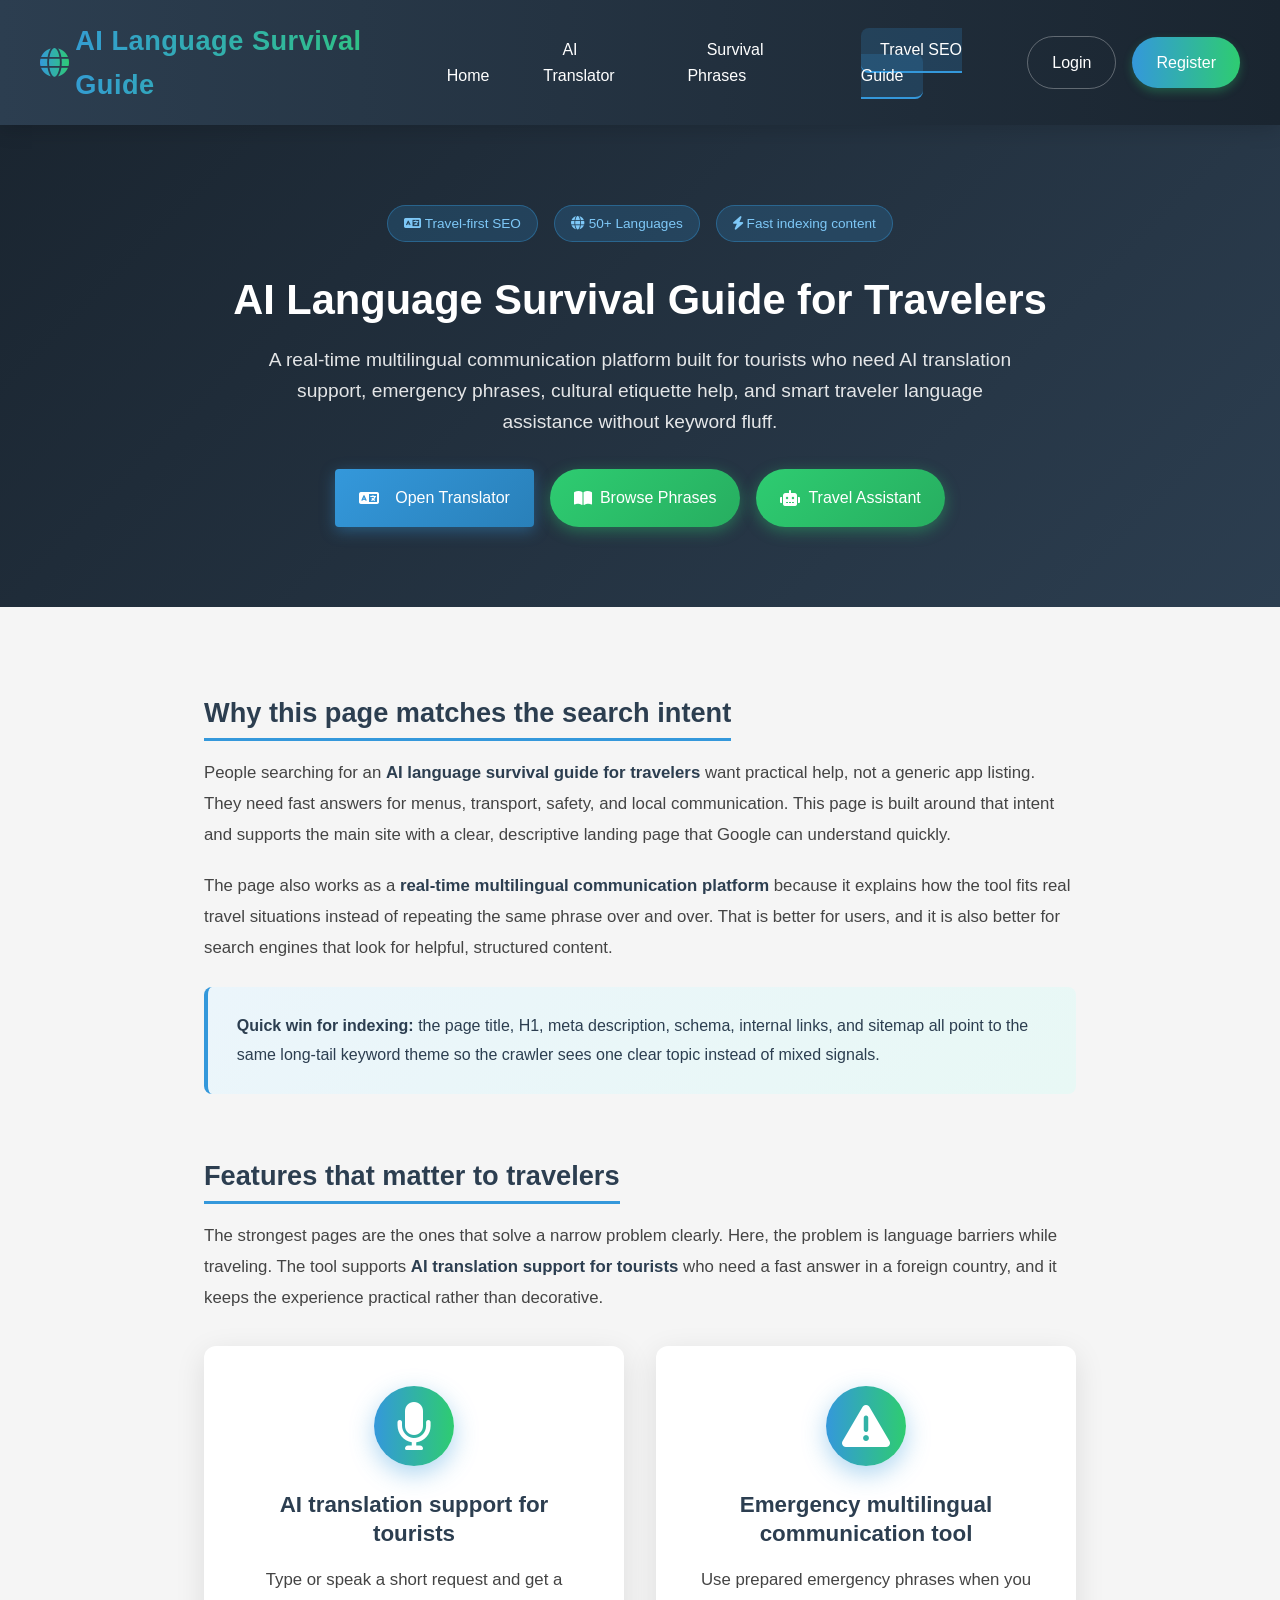
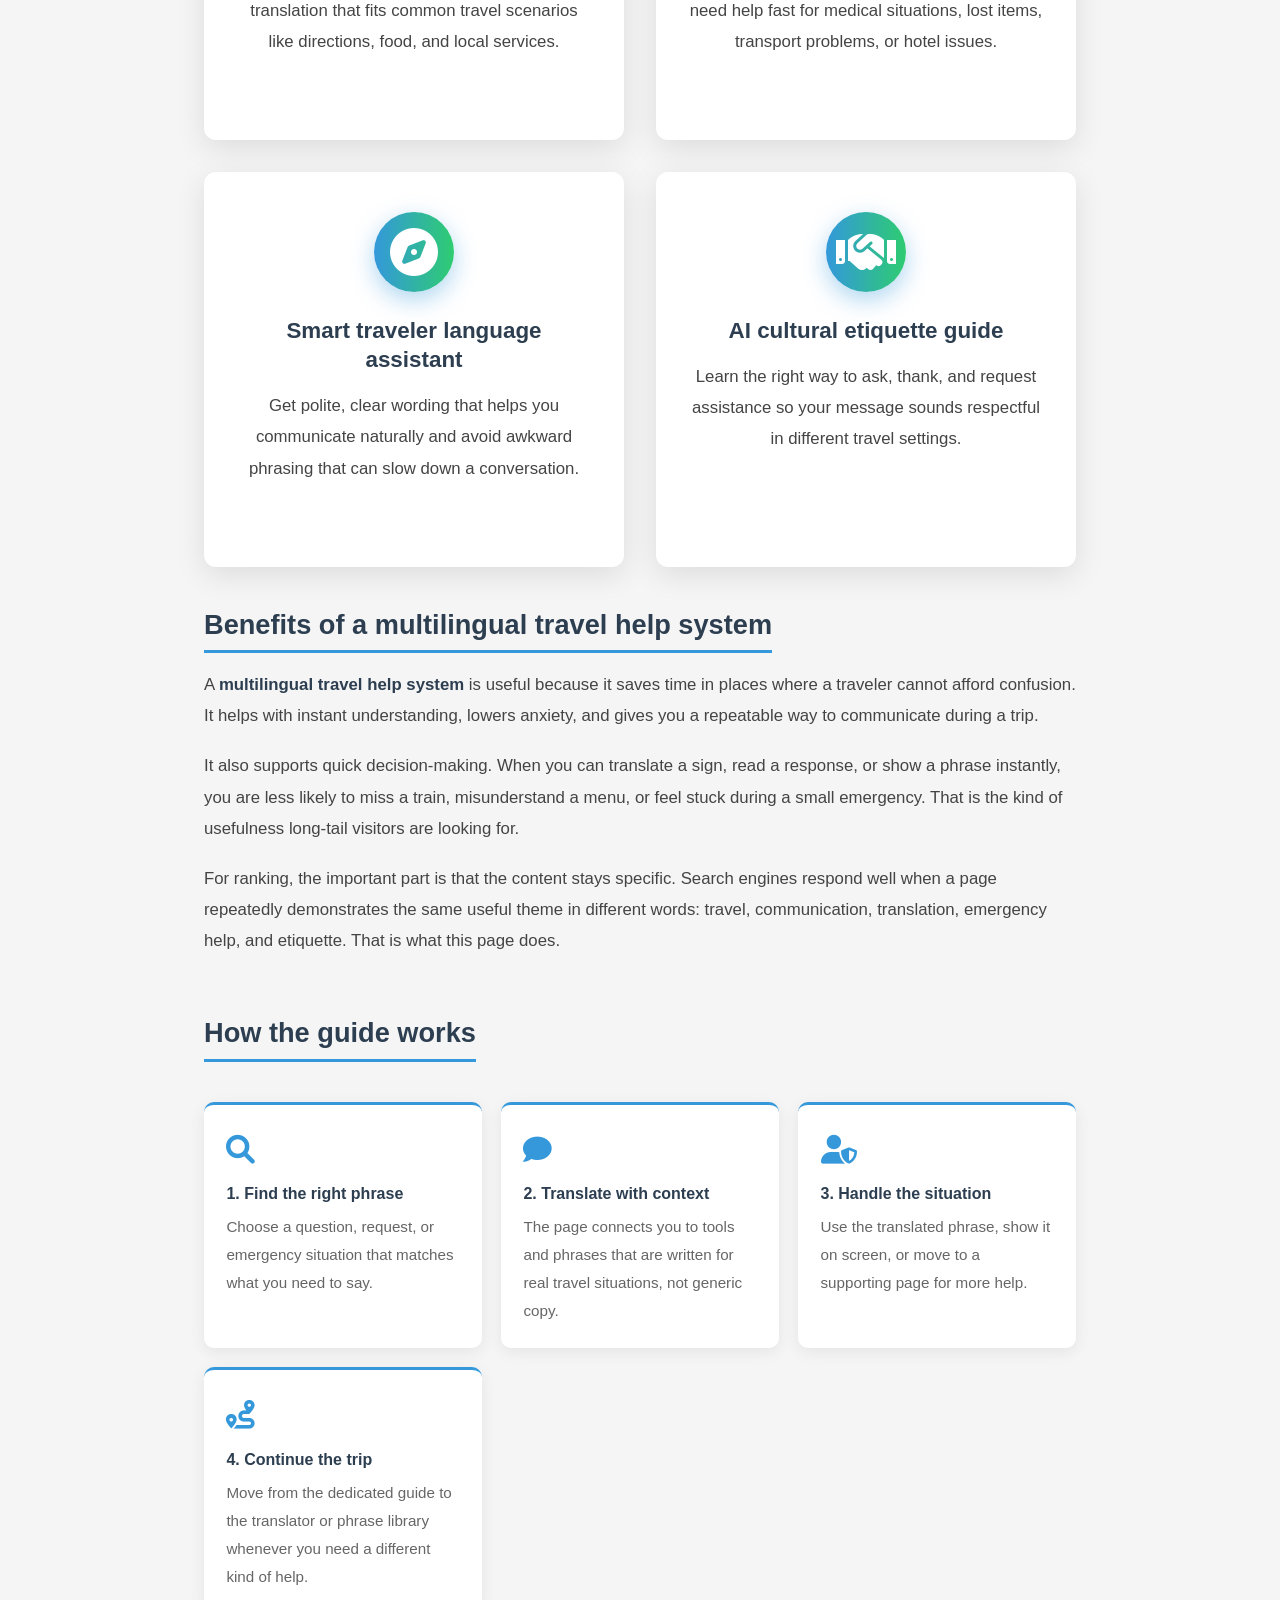
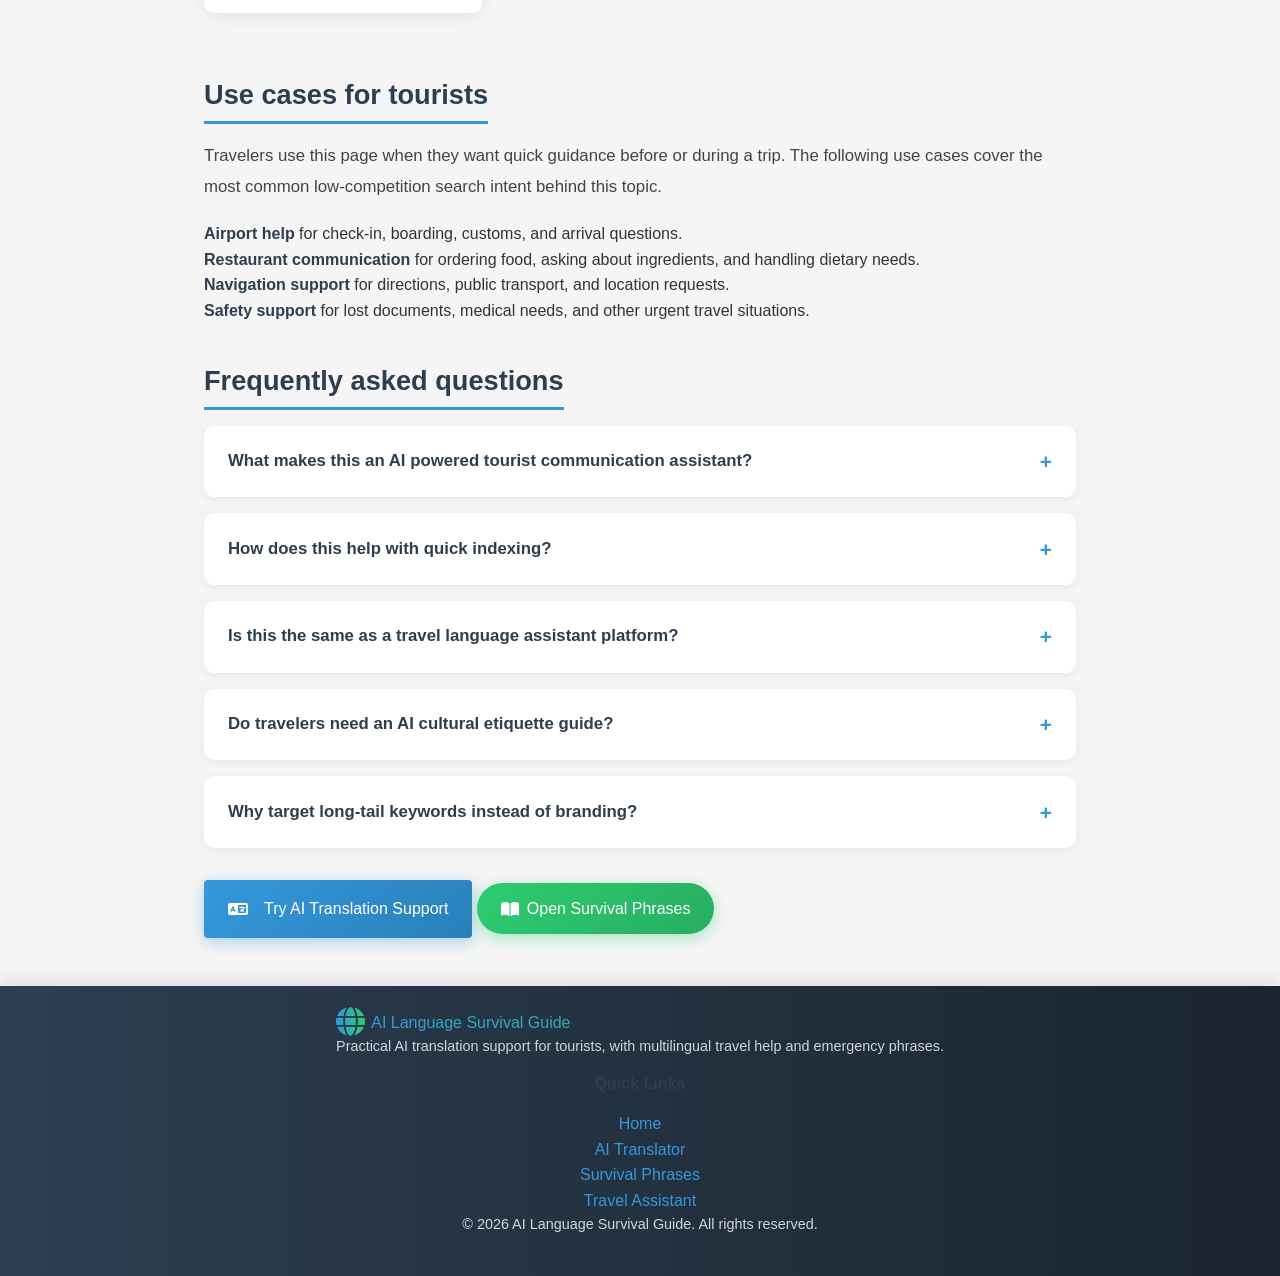
==== Frontend/ai-language-survival-guide-for-travelers.html @ cd5e66e8 "SEO: target long-tail keywords and add landing page" ====
<!DOCTYPE html>
<html lang="en">
<head>
  <meta charset="UTF-8">
  <meta name="viewport" content="width=device-width, initial-scale=1.0">
  <meta http-equiv="X-UA-Compatible" content="IE=edge">
  <title>AI Language Survival Guide for Travelers | Real-Time Multilingual Communication Platform</title>
  <meta name="description" content="AI language survival guide for travelers with AI translation support for tourists, emergency multilingual communication, cultural etiquette guidance, and smart traveler language assistant help.">
  <meta name="keywords" content="AI language survival guide for travelers, real time multilingual communication platform, AI translation support for tourists, emergency multilingual communication tool, AI cultural etiquette guide, smart traveler language assistant, multilingual travel help system, travel language assistant platform">
  <meta name="author" content="AI Language Survival Guide">
  <meta name="robots" content="index, follow, max-snippet:-1, max-image-preview:large, max-video-preview:-1">
  <meta name="theme-color" content="#1f6fb2">
  <meta name="google-site-verification" content="H_hIj8p179dljaLq7hhqFle3psw3gacxvrb0k680Aug">
  <link rel="canonical" href="https://ai-language-survival.vercel.app/ai-language-survival-guide-for-travelers">
  <meta property="og:type" content="website">
  <meta property="og:url" content="https://ai-language-survival.vercel.app/ai-language-survival-guide-for-travelers">
  <meta property="og:title" content="AI Language Survival Guide for Travelers | Real-Time Multilingual Communication Platform">
  <meta property="og:description" content="Practical AI translation support for tourists, emergency multilingual communication, and cultural etiquette help for travelers abroad.">
  <meta property="og:image" content="https://ai-language-survival.vercel.app/og-image.png">
  <meta property="og:site_name" content="AI Language Survival Guide">
  <meta property="og:locale" content="en_US">
  <meta name="twitter:card" content="summary_large_image">
  <meta name="twitter:title" content="AI Language Survival Guide for Travelers">
  <meta name="twitter:description" content="Real-time multilingual communication platform with AI translation support for tourists.">
  <meta name="twitter:image" content="https://ai-language-survival.vercel.app/og-image.png">
  <script type="application/ld+json">
  {
    "@context": "https://schema.org",
    "@type": "WebPage",
    "name": "AI Language Survival Guide for Travelers",
    "url": "https://ai-language-survival.vercel.app/ai-language-survival-guide-for-travelers",
    "description": "AI language survival guide for travelers with AI translation support for tourists, emergency multilingual communication, cultural etiquette guidance, and smart traveler language assistant help."
  }
  </script>
  <script type="application/ld+json">
  {
    "@context": "https://schema.org",
    "@type": "BreadcrumbList",
    "itemListElement": [
      {
        "@type": "ListItem",
        "position": 1,
        "name": "Home",
        "item": "https://ai-language-survival.vercel.app/"
      },
      {
        "@type": "ListItem",
        "position": 2,
        "name": "AI Language Survival Guide for Travelers",
        "item": "https://ai-language-survival.vercel.app/ai-language-survival-guide-for-travelers"
      }
    ]
  }
  </script>
  <script type="application/ld+json">
  {
    "@context": "https://schema.org",
    "@type": "FAQPage",
    "mainEntity": [
      {
        "@type": "Question",
        "name": "What is an AI language survival guide for travelers?",
        "acceptedAnswer": {
          "@type": "Answer",
          "text": "An AI language survival guide for travelers is a practical tool that helps tourists communicate quickly across language barriers. It combines translation support, emergency phrases, and cultural etiquette guidance so travelers can handle real situations like ordering food, asking for directions, or requesting help in another country."
        }
      },
      {
        "@type": "Question",
        "name": "How is this a real-time multilingual communication platform?",
        "acceptedAnswer": {
          "@type": "Answer",
          "text": "This page supports a real-time multilingual communication platform because it connects travelers to instant translation, phrase help, and practical travel content without making them search through multiple tools. The goal is to reduce confusion and speed up communication in common travel situations."
        }
      },
      {
        "@type": "Question",
        "name": "Can AI translation support help tourists quickly?",
        "acceptedAnswer": {
          "@type": "Answer",
          "text": "Yes. AI translation support for tourists is useful when you need to respond fast at a hotel desk, on public transport, in a shop, or during an emergency. The content here is written to help travelers move from problem to action as quickly as possible."
        }
      },
      {
        "@type": "Question",
        "name": "Does this guide help with cultural etiquette?",
        "acceptedAnswer": {
          "@type": "Answer",
          "text": "Yes. The guide includes simple, respectful phrasing and examples that function like an AI cultural etiquette guide. That matters because language is only part of the problem while traveling; polite tone and context can improve the response you get from locals and service staff."
        }
      }
    ]
  }
  </script>
  <link rel="preconnect" href="https://fonts.googleapis.com">
  <link rel="preconnect" href="https://fonts.gstatic.com" crossorigin>
  <link href="https://fonts.googleapis.com/css2?family=Inter:wght@400;500;600;700&display=swap" rel="stylesheet">
  <link rel="stylesheet" href="styles.css">
  <link rel="stylesheet" href="https://cdnjs.cloudflare.com/ajax/libs/font-awesome/6.0.0/css/all.min.css">
  <script src="script.js?v=20260516-3" defer></script>
  <style>
    .landing-hero{background:linear-gradient(135deg,#1a2530,#2c3e50);color:#fff;padding:5rem 2rem;text-align:center}
    .landing-hero h1{font-size:2.6rem;font-weight:700;color:#fff;margin-bottom:1.2rem;line-height:1.25}
    .landing-hero .subtitle{font-size:1.2rem;opacity:.88;max-width:760px;margin:0 auto 2rem}
    .landing-hero .cta-group{display:flex;gap:1rem;justify-content:center;flex-wrap:wrap;margin-top:2rem}
    .badge-row{display:flex;gap:1rem;justify-content:center;flex-wrap:wrap;margin-bottom:2rem}
    .badge{background:rgba(52,152,219,.2);border:1px solid rgba(52,152,219,.4);color:#7ec8f7;padding:.4rem 1rem;border-radius:20px;font-size:.85rem;font-weight:500}
    .content-section{max-width:920px;margin:0 auto;padding:3rem 1.5rem}
    .content-section h2{font-size:1.7rem;color:#2c3e50;margin:2.5rem 0 1rem;padding-bottom:.5rem;border-bottom:3px solid #3498db;display:inline-block}
    .content-section p{font-size:1.05rem;line-height:1.85;color:#444;margin-bottom:1.2rem}
    .content-section strong{color:#2c3e50}
    .highlight-box{background:linear-gradient(135deg,#ebf5fb,#e8f8f5);border-left:4px solid #3498db;border-radius:8px;padding:1.5rem 1.8rem;margin:1.5rem 0}
    .highlight-box p{margin:0;color:#2c3e50;font-size:1rem}
    .use-case-grid{display:grid;grid-template-columns:repeat(auto-fit,minmax(240px,1fr));gap:1.2rem;margin:1.5rem 0}
    .use-case-card{background:#fff;border-radius:10px;padding:1.4rem;box-shadow:0 4px 16px rgba(0,0,0,.07);border-top:3px solid #3498db}
    .use-case-card .icon{font-size:1.8rem;margin-bottom:.7rem;color:#3498db}
    .use-case-card h3{font-size:1rem;margin-bottom:.5rem;color:#2c3e50}
    .use-case-card p{font-size:.95rem;color:#666;margin:0}
    .faq-section{background:#f8f9fa;padding:3rem 1.5rem}
    .faq-container{max-width:920px;margin:0 auto}
    .faq-container h2{font-size:1.8rem;color:#2c3e50;margin-bottom:2rem;text-align:center}
    details.faq{background:#fff;border-radius:10px;margin-bottom:1rem;box-shadow:0 2px 10px rgba(0,0,0,.06);overflow:hidden}
    details.faq summary{padding:1.2rem 1.5rem;font-weight:600;cursor:pointer;color:#2c3e50;font-size:1.05rem;list-style:none;display:flex;justify-content:space-between;align-items:center}
    details.faq summary::-webkit-details-marker{display:none}
    details.faq summary::after{content:'+';font-size:1.3rem;color:#3498db;transition:.3s}
    details.faq[open] summary::after{content:'−'}
    details.faq .faq-body{padding:0 1.5rem 1.4rem;color:#555;line-height:1.8;font-size:1rem}
    @media(max-width:600px){.landing-hero h1{font-size:1.9rem}.content-section h2{font-size:1.4rem}.use-case-grid{grid-template-columns:1fr}}
  </style>
</head>
<body>
  <header>
    <div class="logo">
      <a href="index.html" aria-label="AI Language Survival Guide Home">
        <span class="logo-text">AI Language Survival Guide</span>
      </a>
    </div>
    <nav aria-label="Main navigation">
      <ul>
        <li><a href="index.html">Home</a></li>
        <li><a href="chat.html">AI Translator</a></li>
        <li><a href="phrases.html">Survival Phrases</a></li>
        <li><a href="ai-language-survival-guide-for-travelers" class="active" aria-current="page">Travel SEO Guide</a></li>
      </ul>
    </nav>
    <div class="auth-section">
      <a href="login.html" id="login-btn">Login</a>
      <a href="register.html" id="register-btn">Register</a>
    </div>
  </header>

  <main>
    <section class="landing-hero" aria-label="AI language survival guide hero">
      <div class="badge-row">
        <span class="badge"><i class="fas fa-language" aria-hidden="true"></i> Travel-first SEO</span>
        <span class="badge"><i class="fas fa-globe" aria-hidden="true"></i> 50+ Languages</span>
        <span class="badge"><i class="fas fa-bolt" aria-hidden="true"></i> Fast indexing content</span>
      </div>
      <h1>AI Language Survival Guide for Travelers</h1>
      <p class="subtitle">A real-time multilingual communication platform built for tourists who need AI translation support, emergency phrases, cultural etiquette help, and smart traveler language assistance without keyword fluff.</p>
      <div class="cta-group">
        <a href="chat.html" class="btn btn-primary"><i class="fas fa-language" aria-hidden="true"></i> Open Translator</a>
        <a href="phrases.html" class="btn btn-secondary"><i class="fas fa-book-open" aria-hidden="true"></i> Browse Phrases</a>
        <a href="ai-travel-survival-assistant.html" class="btn btn-secondary"><i class="fas fa-robot" aria-hidden="true"></i> Travel Assistant</a>
      </div>
    </section>

    <article class="content-section" aria-label="Travel SEO guide content">
      <h2>Why this page matches the search intent</h2>
      <p>People searching for an <strong>AI language survival guide for travelers</strong> want practical help, not a generic app listing. They need fast answers for menus, transport, safety, and local communication. This page is built around that intent and supports the main site with a clear, descriptive landing page that Google can understand quickly.</p>
      <p>The page also works as a <strong>real-time multilingual communication platform</strong> because it explains how the tool fits real travel situations instead of repeating the same phrase over and over. That is better for users, and it is also better for search engines that look for helpful, structured content.</p>

      <div class="highlight-box">
        <p><strong>Quick win for indexing:</strong> the page title, H1, meta description, schema, internal links, and sitemap all point to the same long-tail keyword theme so the crawler sees one clear topic instead of mixed signals.</p>
      </div>

      <h2>Features that matter to travelers</h2>
      <p>The strongest pages are the ones that solve a narrow problem clearly. Here, the problem is language barriers while traveling. The tool supports <strong>AI translation support for tourists</strong> who need a fast answer in a foreign country, and it keeps the experience practical rather than decorative.</p>
      <div class="feature-cards">
        <article class="feature-card card">
          <div class="feature-icon" aria-hidden="true"><i class="fas fa-microphone"></i></div>
          <h3>AI translation support for tourists</h3>
          <p>Type or speak a short request and get a translation that fits common travel scenarios like directions, food, and local services.</p>
        </article>
        <article class="feature-card card">
          <div class="feature-icon" aria-hidden="true"><i class="fas fa-exclamation-triangle"></i></div>
          <h3>Emergency multilingual communication tool</h3>
          <p>Use prepared emergency phrases when you need help fast for medical situations, lost items, transport problems, or hotel issues.</p>
        </article>
        <article class="feature-card card">
          <div class="feature-icon" aria-hidden="true"><i class="fas fa-compass"></i></div>
          <h3>Smart traveler language assistant</h3>
          <p>Get polite, clear wording that helps you communicate naturally and avoid awkward phrasing that can slow down a conversation.</p>
        </article>
        <article class="feature-card card">
          <div class="feature-icon" aria-hidden="true"><i class="fas fa-handshake"></i></div>
          <h3>AI cultural etiquette guide</h3>
          <p>Learn the right way to ask, thank, and request assistance so your message sounds respectful in different travel settings.</p>
        </article>
      </div>

      <h2>Benefits of a multilingual travel help system</h2>
      <p>A <strong>multilingual travel help system</strong> is useful because it saves time in places where a traveler cannot afford confusion. It helps with instant understanding, lowers anxiety, and gives you a repeatable way to communicate during a trip.</p>
      <p>It also supports quick decision-making. When you can translate a sign, read a response, or show a phrase instantly, you are less likely to miss a train, misunderstand a menu, or feel stuck during a small emergency. That is the kind of usefulness long-tail visitors are looking for.</p>
      <p>For ranking, the important part is that the content stays specific. Search engines respond well when a page repeatedly demonstrates the same useful theme in different words: travel, communication, translation, emergency help, and etiquette. That is what this page does.</p>

      <h2>How the guide works</h2>
      <div class="use-case-grid">
        <div class="use-case-card">
          <div class="icon"><i class="fas fa-search" aria-hidden="true"></i></div>
          <h3>1. Find the right phrase</h3>
          <p>Choose a question, request, or emergency situation that matches what you need to say.</p>
        </div>
        <div class="use-case-card">
          <div class="icon"><i class="fas fa-comment" aria-hidden="true"></i></div>
          <h3>2. Translate with context</h3>
          <p>The page connects you to tools and phrases that are written for real travel situations, not generic copy.</p>
        </div>
        <div class="use-case-card">
          <div class="icon"><i class="fas fa-user-shield" aria-hidden="true"></i></div>
          <h3>3. Handle the situation</h3>
          <p>Use the translated phrase, show it on screen, or move to a supporting page for more help.</p>
        </div>
        <div class="use-case-card">
          <div class="icon"><i class="fas fa-route" aria-hidden="true"></i></div>
          <h3>4. Continue the trip</h3>
          <p>Move from the dedicated guide to the translator or phrase library whenever you need a different kind of help.</p>
        </div>
      </div>

      <h2>Use cases for tourists</h2>
      <p>Travelers use this page when they want quick guidance before or during a trip. The following use cases cover the most common low-competition search intent behind this topic.</p>
      <ul class="seo-list">
        <li><strong>Airport help</strong> for check-in, boarding, customs, and arrival questions.</li>
        <li><strong>Restaurant communication</strong> for ordering food, asking about ingredients, and handling dietary needs.</li>
        <li><strong>Navigation support</strong> for directions, public transport, and location requests.</li>
        <li><strong>Safety support</strong> for lost documents, medical needs, and other urgent travel situations.</li>
      </ul>

      <h2>Frequently asked questions</h2>
      <details class="faq"><summary>What makes this an AI powered tourist communication assistant?</summary><div class="faq-body">It focuses on traveler problems first. Instead of only translating isolated words, it groups content around real travel tasks like directions, emergencies, food, and respectful communication, which is why it behaves like an AI powered tourist communication assistant rather than a generic phrase list.</div></details>
      <details class="faq"><summary>How does this help with quick indexing?</summary><div class="faq-body">Fast indexing usually improves when a page has one clear topic, clean headings, a matching title, canonical tags, internal links, and a sitemap entry. This page uses all of those signals to help search engines understand the long-tail topic quickly.</div></details>
      <details class="faq"><summary>Is this the same as a travel language assistant platform?</summary><div class="faq-body">Yes. The page acts like a travel language assistant platform because it connects the translator, phrase library, and supporting content into one useful flow for travelers who need practical communication help.</div></details>
      <details class="faq"><summary>Do travelers need an AI cultural etiquette guide?</summary><div class="faq-body">Yes, because language is only part of the problem. A respectful greeting, a polite request, and the right tone can improve the response you get from locals and service staff, which is why etiquette support matters.</div></details>
      <details class="faq"><summary>Why target long-tail keywords instead of branding?</summary><div class="faq-body">Long-tail keywords usually have lower competition and clearer intent. That makes them a better match for a new or smaller site that wants visibility in search results faster than broad brand-driven terms.</div></details>

      <div class="cta-group" style="margin-top:2rem;">
        <a href="chat.html" class="btn btn-primary"><i class="fas fa-language" aria-hidden="true"></i> Try AI Translation Support</a>
        <a href="phrases.html" class="btn btn-secondary"><i class="fas fa-book-open" aria-hidden="true"></i> Open Survival Phrases</a>
      </div>
    </article>
  </main>

  <footer>
    <div class="container">
      <div class="footer-content">
        <div class="footer-brand">
          <span class="logo-text">AI Language Survival Guide</span>
          <p>Practical AI translation support for tourists, with multilingual travel help and emergency phrases.</p>
        </div>
        <div class="footer-links">
          <h4>Quick Links</h4>
          <ul>
            <li><a href="index.html">Home</a></li>
            <li><a href="chat.html">AI Translator</a></li>
            <li><a href="phrases.html">Survival Phrases</a></li>
            <li><a href="ai-travel-survival-assistant.html">Travel Assistant</a></li>
          </ul>
        </div>
      </div>
      <div class="footer-bottom">
        <p>&copy; 2026 AI Language Survival Guide. All rights reserved.</p>
      </div>
    </div>
  </footer>
</body>
</html>
---- Frontend/styles.css ----
/* Document global styles for consistency */
:root {
    --primary-color: #3498db;
    --primary-dark: #2980b9;
    --secondary-color: #2ecc71;
    --secondary-dark: #27ae60;
    --dark-bg: #2c3e50;
    --darker-bg: #1a2530;
    --light-bg: #f5f7fa;
    --lighter-bg: #ffffff;
    --text-dark: #2c3e50;
    --text-light: #f0f0f0;
    --border-light: #eaeef2;
    --shadow-light: rgba(0, 0, 0, 0.1);
    --shadow-medium: rgba(0, 0, 0, 0.15);
    --shadow-dark: rgba(0, 0, 0, 0.3);
    --gradient-primary: linear-gradient(135deg, #3498db, #2980b9);
    --gradient-secondary: linear-gradient(135deg, #2ecc71, #27ae60);
    --gradient-accent: linear-gradient(to right, #3498db, #2ecc71);
    --transition-fast: all 0.2s ease;
    --transition-medium: all 0.3s ease;
}

* {
    margin: 0;
    padding: 0;
    box-sizing: border-box;
    font-family: 'Segoe UI', Tahoma, Geneva, Verdana, sans-serif;
}

body {
    min-height: 100vh;
    display: flex;
    flex-direction: column;
    background-color: var(--light-bg);
    color: var(--text-dark);
    line-height: 1.6;
}

main {
    flex: 1;
}

/* Typography enhancements */
h1, h2, h3, h4, h5, h6 {
    font-weight: 600;
    line-height: 1.3;
    margin-bottom: 1rem;
    color: var(--text-dark);
}

p {
    margin-bottom: 1rem;
}

/* Common component styles */
.card {
    background-color: var(--lighter-bg);
    border-radius: 12px;
    box-shadow: 0 8px 30px var(--shadow-light);
    padding: 2rem;
    margin-bottom: 1.5rem;
    transition: var(--transition-medium);
}

.card:hover {
    box-shadow: 0 10px 40px var(--shadow-medium);
    transform: translateY(-5px);
}

/* Enhanced button styles */
.btn {
    padding: 0.8rem 1.5rem;
    border-radius: 30px;
    cursor: pointer;
    font-weight: 500;
    transition: var(--transition-medium);
    border: none;
    display: inline-flex;
    align-items: center;
    justify-content: center;
    gap: 0.5rem;
}

.btn-primary {
    background: var(--gradient-primary);
    color: white;
    box-shadow: 0 4px 15px rgba(52, 152, 219, 0.4);
}

.btn-primary:hover {
    transform: translateY(-3px);
    box-shadow: 0 6px 20px rgba(52, 152, 219, 0.5);
}

.btn-secondary {
    background: var(--gradient-secondary);
    color: white;
    box-shadow: 0 4px 15px rgba(46, 204, 113, 0.4);
}

.btn-secondary:hover {
    transform: translateY(-3px);
    box-shadow: 0 6px 20px rgba(46, 204, 113, 0.5);
}

.btn-light {
    background-color: var(--light-bg);
    color: var(--text-dark);
    box-shadow: 0 2px 10px var(--shadow-light);
}

.btn-light:hover {
    background-color: var(--lighter-bg);
    box-shadow: 0 4px 15px var(--shadow-medium);
    transform: translateY(-2px);
}

/* Enhanced form elements */
input, select, textarea {
    padding: 0.8rem 1rem;
    border: 1px solid var(--border-light);
    border-radius: 8px;
    font-size: 1rem;
    background-color: var(--lighter-bg);
    color: var(--text-dark);
    transition: var(--transition-fast);
    outline: none;
    width: 100%;
}

input:focus, select:focus, textarea:focus {
    border-color: var(--primary-color);
    box-shadow: 0 0 0 3px rgba(52, 152, 219, 0.2);
}

select {
    appearance: none;
    background-image: url('data:image/svg+xml;utf8,<svg xmlns="http://www.w3.org/2000/svg" viewBox="0 0 24 24" fill="none" stroke="%232c3e50" stroke-width="2" stroke-linecap="round" stroke-linejoin="round"><polyline points="6 9 12 15 18 9"></polyline></svg>');
    background-repeat: no-repeat;
    background-position: right 1em center;
    background-size: 1em;
    padding-right: 2.5em;
}

label {
    font-weight: 500;
    margin-bottom: 0.5rem;
    display: block;
    color: var(--text-dark);
}

/* Home page specific enhancements */
.hero {
    position: relative;
    min-height: 450px;
    background: var(--gradient-primary);
    padding: 2rem;
    overflow: hidden;
}

.hero::before {
    content: '';
    position: absolute;
    top: 0;
    left: 0;
    width: 100%;
    height: 100%;
    background:
        radial-gradient(circle at 20% 20%, rgba(255, 255, 255, 0.12), transparent 28%),
        radial-gradient(circle at 80% 30%, rgba(46, 204, 113, 0.16), transparent 22%),
        linear-gradient(135deg, rgba(52, 152, 219, 0.85), rgba(26, 37, 48, 0.95));
    opacity: 1;
}

.hero-content {
    position: relative;
    z-index: 2;
    max-width: 1200px;
    margin: 0 auto;
    text-align: center;
    padding: 3rem 1rem;
    display: flex;
    flex-direction: column;
    align-items: center;
}

.hero-content .btn {
    margin-top: 50px;
}

.hero h1 {
    font-size: 2.5rem;
    color: white;
    margin-bottom: 1.5rem;
    font-weight: 700;
}

/* Section enhancements */
.section {
    padding: 4rem 2rem;
}

.section-title {
    text-align: center;
    margin-bottom: 3rem;
    position: relative;
}

.section-title::after {
    content: '';
    position: absolute;
    bottom: -0.75rem;
    left: 50%;
    transform: translateX(-50%);
    width: 80px;
    height: 4px;
    background: var(--gradient-accent);
    border-radius: 2px;
}

/* Dark mode refinements */
body.dark-mode {
    background-color: #1a1a2e;
    color: var(--text-light);
}

body.dark-mode .card {
    background-color: #0f3460;
    box-shadow: 0 8px 30px rgba(0, 0, 0, 0.3);
}

body.dark-mode h1, 
body.dark-mode h2, 
body.dark-mode h3, 
body.dark-mode h4, 
body.dark-mode h5, 
body.dark-mode h6,
body.dark-mode label {
    color: var(--text-light);
}

body.dark-mode input, 
body.dark-mode select, 
body.dark-mode textarea {
    background-color: #16213e;
    color: var(--text-light);
    border-color: #1a1a2e;
}

body.dark-mode .btn-light {
    background-color: #16213e;
    color: var(--text-light);
}

body.dark-mode .btn-light:hover {
    background-color: #0f3460;
}

/* Animated page transitions */
.page-transition {
    animation: fadeIn 0.5s ease-in-out;
}

@keyframes fadeIn {
    from { opacity: 0; transform: translateY(20px); }
    to { opacity: 1; transform: translateY(0); }
}

/* Mobile optimizations */
@media (max-width: 576px) {
    .section {
        padding: 2rem 1rem;
    }
    
    .hero h1 {
        font-size: 1.8rem;
    }
    
    .card {
        padding: 1.5rem;
    }
}

/* Translator enhancements */
.translator-container {
    animation: fadeIn 0.5s ease-in-out;
}

.translation-input textarea, .translation-output {
    transition: var(--transition-medium);
}

/* Profile enhancements */
.profile-container {
    animation: fadeIn 0.5s ease-in-out;
}

/* Global loading spinner */
.loading-spinner {
    display: inline-block;
    width: 2rem;
    height: 2rem;
    border: 3px solid rgba(255, 255, 255, 0.3);
    border-radius: 50%;
    border-top-color: white;
    animation: spin 1s ease-in-out infinite;
}

@keyframes spin {
    to { transform: rotate(360deg); }
}

/* Base Styles */
* {
    margin: 0;
    padding: 0;
    box-sizing: border-box;
    font-family: 'Segoe UI', Tahoma, Geneva, Verdana, sans-serif;
}

body {
    background-color: #f5f5f5;
    color: #333;
    line-height: 1.6;
    min-height: 100vh;
    display: flex;
    flex-direction: column;
}

a {
    text-decoration: none;
    color: #3498db;
}

ul {
    list-style: none;
}

/* Header Styles */
header {
    background: linear-gradient(to right, #2c3e50, #1a2530);
    color: white;
    padding: 1.2rem 2.5rem;
    display: flex;
    justify-content: space-between;
    align-items: center;
    box-shadow: 0 4px 20px rgba(0, 0, 0, 0.15);
    position: relative;
}

.logo {
    font-size: 1.7rem;
    font-weight: bold;
    letter-spacing: 0.5px;
    display: flex;
    align-items: center;
}

.logo-text {
    display: flex;
    align-items: center;
    background: linear-gradient(to right, #3498db, #2ecc71);
    -webkit-background-clip: text;
    background-clip: text;
    -webkit-text-fill-color: transparent;
    position: relative;
    padding-left: 2.2rem;
}

.logo-text::before {
    content: '\f0ac';
    font-family: 'Font Awesome 6 Free';
    font-weight: 900;
    position: absolute;
    left: 0;
    font-size: 1.8rem;
    background: linear-gradient(to right, #3498db, #2ecc71);
    -webkit-background-clip: text;
    background-clip: text;
    -webkit-text-fill-color: transparent;
}

nav ul {
    display: flex;
    gap: 1rem;
}

nav ul li a {
    color: white;
    font-weight: 500;
    padding: 0.8rem 1.2rem;
    border-radius: 8px;
    transition: all 0.3s ease;
    position: relative;
    overflow: hidden;
}

nav ul li a::before {
    content: '';
    position: absolute;
    bottom: 0;
    left: 0;
    width: 100%;
    height: 2px;
    background-color: #3498db;
    transform: scaleX(0);
    transform-origin: right;
    transition: transform 0.3s ease;
}

nav ul li a:hover::before {
    transform: scaleX(1);
    transform-origin: left;
}

nav ul li a.active {
    background-color: rgba(52, 152, 219, 0.2);
    border-bottom: 2px solid #3498db;
}

.auth-section {
    display: flex;
    align-items: center;
    gap: 1rem;
}

.auth-section span {
    color: rgba(255, 255, 255, 0.9);
    font-weight: 500;
}

.auth-section a {
    color: white;
    padding: 0.8rem 1.5rem;
    border-radius: 30px;
    transition: all 0.3s ease;
    font-weight: 500;
}

#login-btn {
    background-color: transparent;
    border: 1px solid rgba(255, 255, 255, 0.3);
}

#login-btn:hover {
    background-color: rgba(255, 255, 255, 0.1);
    border-color: rgba(255, 255, 255, 0.5);
}

#register-btn {
    background: linear-gradient(to right, #3498db, #2ecc71);
    box-shadow: 0 4px 10px rgba(46, 204, 113, 0.3);
}

#register-btn:hover {
    transform: translateY(-2px);
    box-shadow: 0 6px 15px rgba(46, 204, 113, 0.4);
}

#logout-btn {
    background-color: rgba(255, 255, 255, 0.15);
    border: 1px solid rgba(255, 255, 255, 0.2);
}

#logout-btn:hover {
    background-color: rgba(231, 76, 60, 0.2);
    border-color: rgba(231, 76, 60, 0.4);
}

/* Footer styles */
footer {
    background: linear-gradient(to right, #2c3e50, #1a2530);
    color: rgba(255, 255, 255, 0.8);
    padding: 1.5rem 2.5rem;
    text-align: center;
    position: relative;
    box-shadow: 0 -4px 20px rgba(0, 0, 0, 0.1);
    display: flex;
    justify-content: space-between;
    align-items: center;
    flex-wrap: wrap;
}

footer p {
    font-size: 0.9rem;
}

.social-links {
    display: flex;
    gap: 1rem;
}

.social-icon {
    color: white;
    background-color: rgba(255, 255, 255, 0.1);
    width: 2.5rem;
    height: 2.5rem;
    border-radius: 50%;
    display: flex;
    align-items: center;
    justify-content: center;
    transition: all 0.3s ease;
}

.social-icon:hover {
    background-color: #3498db;
    transform: translateY(-3px);
    box-shadow: 0 5px 15px rgba(52, 152, 219, 0.4);
}

/* Mission Statement Section */
.mission-statement {
    background: linear-gradient(135deg, #2c3e50, #1a2530);
    color: white;
    padding: 80px 30px;
    text-align: center;
    border-radius: 20px;
    margin: 60px auto;
    width: 90%;
    max-width: 1200px;
    box-shadow: 0 20px 40px rgba(0, 0, 0, 0.2);
    display: block; /* Ensure it doesn't squash */
    clear: both;
}

.mission-statement .section-title {
    color: white;
    margin-bottom: 35px;
    font-size: 2.2rem;
}

.mission-statement .section-title::after {
    background: white;
}

.mission-text {
    font-size: 1.5rem;
    line-height: 1.9;
    max-width: 1000px;
    margin: 0 auto;
    font-weight: 300;
}

.mission-text strong {
    font-weight: 700;
    color: #3498db;
    background: rgba(255, 255, 255, 0.1);
    padding: 4px 10px;
    border-radius: 6px;
}

/* SEO Content Section */
.seo-content {
    background-color: #ffffff;
    padding: 80px 30px;
    border-radius: 20px;
    margin: 60px auto;
    width: 90%;
    max-width: 1200px;
    box-shadow: 0 10px 30px rgba(0, 0, 0, 0.05);
    display: block; /* Ensure it doesn't squash */
    clear: both;
}

.seo-content .section-title {
    font-size: 2rem;
    margin-bottom: 40px;
    color: #2c3e50;
}

.content-wrapper p {
    margin-bottom: 25px;
    line-height: 1.8;
    color: #444;
    font-size: 1.15rem;
    text-align: left;
}

.content-wrapper strong {
    color: #2c3e50;
    border-bottom: 2px solid #3498db;
    padding-bottom: 2px;
}

/* Features Section */
.features {
    padding: 4rem 2rem;
    background-color: white;
}

.features h2 {
    text-align: center;
    margin-bottom: 3rem;
    font-size: 2rem;
    color: #2c3e50;
}

.feature-cards {
    display: grid;
    grid-template-columns: repeat(auto-fit, minmax(300px, 1fr));
    gap: 2rem;
    margin-top: 2rem;
}

.feature-card {
    display: flex;
    flex-direction: column;
    align-items: center;
    text-align: center;
    padding: 2.5rem 2rem;
    height: 100%;
}

.feature-icon {
    font-size: 3rem;
    margin-bottom: 1.5rem;
    width: 80px;
    height: 80px;
    border-radius: 50%;
    display: flex;
    align-items: center;
    justify-content: center;
    background: var(--gradient-accent);
    color: white;
    box-shadow: 0 8px 25px rgba(52, 152, 219, 0.4);
}

.feature-card h3 {
    font-size: 1.4rem;
    margin-bottom: 1rem;
}

.feature-card p {
    flex-grow: 1;
    margin-bottom: 1.5rem;
    color: #666;
}

.feature-card .btn {
    margin-top: auto;
}

/* Dark mode adjustments for new components */
body.dark-mode .feature-card p {
    color: #ccc;
}

body.dark-mode .feature-icon {
    box-shadow: 0 8px 25px rgba(52, 152, 219, 0.6);
}

body.dark-mode .language.card {
    background-color: #0f3460;
}

body.dark-mode .language.card span {
    color: white;
}

/* Languages Section */
.languages {
    padding: 4rem 2rem;
    background-color: #f8f9fa;
}

.languages h2 {
    text-align: center;
    margin-bottom: 3rem;
    font-size: 2rem;
    color: #2c3e50;
}

.language-grid {
    display: grid;
    grid-template-columns: repeat(auto-fill, minmax(200px, 1fr));
    gap: 1.5rem;
    margin-top: 2rem;
}

.language.card {
    display: flex;
    flex-direction: column;
    align-items: center;
    justify-content: center;
    padding: 1.5rem;
    text-align: center;
    transition: all 0.3s ease;
    cursor: pointer;
}

.language.card i {
    font-size: 2rem;
    margin-bottom: 1rem;
    color: var(--primary-color);
    transition: all 0.3s ease;
}

.language.card span {
    font-weight: 500;
    font-size: 1.1rem;
}

.language.card:hover {
    transform: translateY(-10px);
    box-shadow: 0 12px 30px var(--shadow-medium);
}

.language.card:hover i {
    transform: scale(1.2);
    color: var(--secondary-color);
}

/* Auth Forms */
.auth-container {
    display: flex;
    justify-content: center;
    align-items: center;
    flex-grow: 1;
    padding: 2rem;
    background-color: #f8f9fa;
}

.auth-form-container {
    background-color: white;
    padding: 3rem;
    border-radius: 8px;
    box-shadow: 0 2px 15px rgba(0, 0, 0, 0.1);
    width: 100%;
    max-width: 500px;
    text-align: center;
}

.auth-form-container h1 {
    margin-bottom: 1rem;
    color: #2c3e50;
}

.auth-form-container p {
    margin-bottom: 2rem;
    color: #7f8c8d;
}

.auth-form {
    text-align: left;
}

.form-group {
    margin-bottom: 1.5rem;
}

.form-group input {
    width: 100%;
    padding: 1rem;
    border: 1px solid #ddd;
    border-radius: 4px;
    font-size: 1rem;
}

.btn-primary {
    background-color: #3498db;
    color: white;
    border: none;
    padding: 1rem 1.5rem;
    border-radius: 4px;
    cursor: pointer;
    font-size: 1rem;
    font-weight: 500;
    transition: background-color 0.3s ease;
}

.btn-primary:hover {
    background-color: #2980b9;
}

.btn-full {
    width: 100%;
}

.auth-redirect {
    margin-top: 2rem;
    color: #7f8c8d;
}

/* Social Login */
.social-login {
    margin-top: 2rem;
}

.or-divider {
    display: flex;
    align-items: center;
    text-align: center;
    margin: 1.5rem 0;
    color: #7f8c8d;
}

.or-divider::before,
.or-divider::after {
    content: '';
    flex: 1;
    border-bottom: 1px solid #ddd;
}

.or-divider span {
    padding: 0 1rem;
}

/* Old Google button styles */
.google-btn {
    display: flex;
    align-items: center;
    justify-content: center;
    gap: 0.8rem;
    width: 100%;
    padding: 0.8rem;
    border: 1px solid #ddd;
    border-radius: 4px;
    background-color: white;
    cursor: pointer;
    transition: background-color 0.3s ease;
    margin-bottom: 1rem;
}

.google-btn:hover {
    background-color: #f1f1f1;
}

.google-btn img {
    width: 20px;
    height: 20px;
}

.google-btn span {
    font-weight: 500;
}

/* New Google Sign-in Button */
.google-sign-in-wrapper {
    width: 100%;
    display: flex;
    justify-content: center;
}

.google-sign-in-btn {
    display: flex;
    align-items: center;
    justify-content: center;
    gap: 0.8rem;
    width: 100%;
    padding: 0.8rem;
    border: 1px solid #ddd;
    border-radius: 4px;
    background-color: white;
    cursor: pointer;
    transition: all 0.3s ease;
    box-shadow: 0 1px 3px rgba(0,0,0,0.1);
}

.google-sign-in-btn:hover {
    box-shadow: 0 2px 5px rgba(0,0,0,0.2);
}

.google-sign-in-btn img {
    width: 20px;
    height: 20px;
}

.google-sign-in-btn span {
    font-weight: 500;
}

/* Google Sign-in Modal */
.modal {
    display: none;
    position: fixed;
    top: 0;
    left: 0;
    width: 100%;
    height: 100%;
    background-color: rgba(0,0,0,0.5);
    z-index: 1000;
    align-items: center;
    justify-content: center;
}

.modal.active {
    display: flex;
}

.modal-content {
    background-color: white;
    width: 100%;
    max-width: 400px;
    border-radius: 8px;
    overflow: hidden;
    box-shadow: 0 5px 20px rgba(0,0,0,0.2);
}

.modal-header {
    padding: 1.5rem;
    text-align: center;
    border-bottom: 1px solid #eee;
}

.google-logo {
    width: 30px;
    height: 30px;
    margin-bottom: 0.5rem;
}

.modal-header h2 {
    font-size: 1.3rem;
    color: #2c3e50;
    margin-top: 0.5rem;
}

.modal-body {
    padding: 1.5rem;
}

.modal-body p {
    margin-bottom: 1.5rem;
    color: #7f8c8d;
    text-align: center;
}

.google-accounts {
    display: flex;
    flex-direction: column;
    gap: 1rem;
}

.google-account {
    display: flex;
    align-items: center;
    padding: 0.8rem;
    border-radius: 4px;
    cursor: pointer;
    transition: background-color 0.2s ease;
}

.google-account:hover {
    background-color: #f5f5f5;
}

.account-avatar {
    width: 40px;
    height: 40px;
    border-radius: 50%;
    margin-right: 1rem;
}

.account-info {
    display: flex;
    flex-direction: column;
}

.account-name {
    font-weight: 500;
    color: #2c3e50;
}

.account-email {
    font-size: 0.9rem;
    color: #7f8c8d;
}

.account-action {
    color: #3498db;
    font-weight: 500;
}

.add-account {
    margin-top: 0.5rem;
}

.add-account-icon {
    width: 40px;
    height: 40px;
    background-color: #f1f1f1;
    border-radius: 50%;
    display: flex;
    align-items: center;
    justify-content: center;
    font-size: 1.5rem;
    color: #7f8c8d;
    margin-right: 1rem;
}

.modal-footer {
    padding: 1rem;
    text-align: right;
    border-top: 1px solid #eee;
}

.modal-close-btn {
    padding: 0.5rem 1rem;
    background-color: transparent;
    border: none;
    color: #3498db;
    font-weight: 500;
    cursor: pointer;
    border-radius: 4px;
}

.modal-close-btn:hover {
    background-color: #f5f5f5;
}

/* Google Sign-In Button Styles */
.g_id_signin {
    display: flex !important;
    justify-content: center;
    margin: 0 auto;
    width: 100%;
}

.g_id_signin > div {
    width: 100% !important;
    max-width: 280px !important;
    margin: 0 auto !important;
}

/* Google Sign-In Button Wrapper */
#g_id_onload {
    width: 100%;
    display: block;
}

/* Chat Page */
.chat-container {
    display: flex;
    flex-grow: 1;
    background-color: #f8f9fa;
}

.chat-sidebar {
    width: 300px;
    background-color: white;
    padding: 1.5rem;
    box-shadow: 2px 0 5px rgba(0, 0, 0, 0.05);
}

.language-selector {
    margin-bottom: 2rem;
}

.language-from, .language-to {
    margin-bottom: 1rem;
}

.language-selector label {
    display: block;
    margin-bottom: 0.5rem;
    font-weight: 500;
}

.language-selector select {
    width: 100%;
    padding: 0.5rem;
    border: 1px solid #ddd;
    border-radius: 4px;
}

.swap-languages {
    text-align: center;
    margin: 0.5rem 0;
}

#swap-btn {
    background-color: #3498db;
    color: white;
    border: none;
    border-radius: 50%;
    width: 30px;
    height: 30px;
    cursor: pointer;
    display: inline-flex;
    justify-content: center;
    align-items: center;
}

.quick-phrases h3 {
    margin-bottom: 1rem;
    color: #2c3e50;
}

.phrase-btn {
    width: 100%;
    text-align: left;
    background-color: #f1f1f1;
    border: none;
    padding: 0.8rem;
    margin-bottom: 0.5rem;
    border-radius: 4px;
    cursor: pointer;
    transition: background-color 0.2s ease;
}

.phrase-btn:hover {
    background-color: #e1e1e1;
}

.chat-main {
    flex-grow: 1;
    display: flex;
    flex-direction: column;
    padding: 1.5rem;
}

.chat-messages {
    flex-grow: 1;
    overflow-y: auto;
    margin-bottom: 1.5rem;
    padding: 1rem;
    background-color: white;
    border-radius: 8px;
    box-shadow: 0 2px 8px rgba(0, 0, 0, 0.05);
}

.message {
    margin-bottom: 1.5rem;
    display: flex;
}

.user-message {
    justify-content: flex-end;
}

.message-content {
    max-width: 70%;
    padding: 1rem;
    border-radius: 8px;
    background-color: #3498db;
    color: white;
}

.user-message .message-content {
    background-color: #2ecc71;
}

.chat-input {
    display: flex;
    gap: 1rem;
}

.chat-input textarea {
    flex-grow: 1;
    padding: 1rem;
    border: 1px solid #ddd;
    border-radius: 8px;
    resize: none;
    height: 60px;
}

.chat-input button {
    padding: 0 1.5rem;
    background-color: #3498db;
    color: white;
    border: none;
    border-radius: 8px;
    cursor: pointer;
}

/* Voice and audio buttons */
#voice-input-btn, #input-listen-btn, #listen-output-btn {
    position: relative;
    overflow: hidden;
}

#voice-input-btn {
    background-color: #3498db;
    color: white;
    border: none;
    padding: 0.75rem;
    border-radius: 50%;
    cursor: pointer;
    transition: all 0.3s ease;
    display: flex;
    align-items: center;
    justify-content: center;
    box-shadow: 0 2px 10px rgba(52, 152, 219, 0.3);
    font-size: 1.2rem;
}

#voice-input-btn:hover {
    background-color: #2980b9;
    transform: scale(1.05);
}

#voice-input-btn.listening {
    animation: pulse 1.5s infinite;
    background-color: #e74c3c;
}

#input-listen-btn, #listen-output-btn {
    background-color: #2ecc71;
    color: white;
}

#input-listen-btn:hover, #listen-output-btn:hover {
    background-color: #27ae60;
    color: white;
    border-color: #27ae60;
    transform: scale(1.05);
}

#input-listen-btn:active, #listen-output-btn:active,
#voice-input-btn:active {
    transform: scale(0.95);
}

/* Speaking animation for the listen buttons */
.speaking::after {
    content: '';
    position: absolute;
    bottom: 0;
    left: 0;
    width: 100%;
    height: 3px;
    background-color: rgba(255, 255, 255, 0.7);
    animation: speakingWave 1.5s ease-in-out infinite;
}

@keyframes speakingWave {
    0%, 100% {
        transform: scaleX(0.1);
    }
    50% {
        transform: scaleX(1);
    }
}

/* Control Buttons */
.input-controls, .output-controls {
    display: flex;
    justify-content: flex-end;
    gap: 0.75rem;
    margin-top: 0.5rem;
}

.input-controls button, .output-controls button {
    background-color: #f8f9fa;
    border: 1px solid #e0e0e0;
    border-radius: 50%;
    width: 2.5rem;
    height: 2.5rem;
    display: flex;
    align-items: center;
    justify-content: center;
    cursor: pointer;
    transition: all 0.3s ease;
    color: #555;
}

/* Translate Button */
.translation-actions {
    display: flex;
    justify-content: center;
    margin: 1.5rem 0;
}

#translate-btn {
    background-color: #3498db;
    color: white;
    border: none;
    padding: 1rem 2.5rem;
    font-size: 1.1rem;
    border-radius: 30px;
    cursor: pointer;
    transition: all 0.3s ease;
    box-shadow: 0 4px 15px rgba(52, 152, 219, 0.4);
    font-weight: 600;
    letter-spacing: 0.5px;
}

#translate-btn:hover {
    background-color: #2980b9;
    transform: translateY(-2px);
    box-shadow: 0 6px 20px rgba(52, 152, 219, 0.5);
}

/* Voice Feedback */
.voice-feedback {
    position: fixed;
    bottom: 2rem;
    left: 50%;
    transform: translateX(-50%) translateY(100px);
    background-color: rgba(44, 62, 80, 0.9);
    color: white;
    padding: 1rem 2rem;
    border-radius: 30px;
    font-size: 1rem;
    opacity: 0;
    transition: all 0.3s ease;
    z-index: 1000;
    text-align: center;
    box-shadow: 0 5px 15px rgba(0, 0, 0, 0.2);
    backdrop-filter: blur(5px);
}

.voice-feedback.active {
    opacity: 1;
    transform: translateX(-50%) translateY(0);
}

/* Phrase Categories Panel */
.phrase-categories-panel {
    padding: 1.5rem;
    background-color: #ffffff;
    margin-top: 0;
}

.phrase-categories-panel h3 {
    margin-bottom: 1rem;
    color: #2c3e50;
    font-size: 1.3rem;
    font-weight: 600;
    text-align: center;
}

.category-selector {
    margin-bottom: 1.5rem;
    display: flex;
    justify-content: center;
}

.category-selector select {
    padding: 0.7rem 1.5rem;
    border: 1px solid #e0e0e0;
    border-radius: 30px;
    background-color: #f8f9fa;
    color: #2c3e50;
    font-size: 1rem;
    cursor: pointer;
    outline: none;
    transition: all 0.2s ease;
    min-width: 200px;
    text-align: center;
    box-shadow: 0 2px 5px rgba(0, 0, 0, 0.05);
}

.category-selector select:hover, 
.category-selector select:focus {
    border-color: #3498db;
    background-color: #ffffff;
}

.phrase-groups {
    max-height: 300px;
    overflow-y: auto;
    padding: 0.5rem;
    border-radius: 8px;
    background-color: #f5f7fa;
}

.phrase-group {
    width: 100%;
}

.phrase-group ul {
    display: grid;
    grid-template-columns: repeat(auto-fill, minmax(200px, 1fr));
    gap: 0.75rem;
    padding: 0.5rem;
}

.phrase-btn {
    width: 100%;
    text-align: left;
    padding: 0.8rem 1rem;
    border: 1px solid #e0e0e0;
    border-radius: 8px;
    background-color: white;
    color: #2c3e50;
    font-size: 0.95rem;
    cursor: pointer;
    transition: all 0.2s ease;
    outline: none;
}

.phrase-btn:hover {
    background-color: #3498db;
    color: white;
    border-color: #3498db;
    box-shadow: 0 3px 10px rgba(52, 152, 219, 0.2);
    transform: translateY(-2px);
}

/* Voice feedback always visible but opacity changes */
.voice-feedback {
    position: fixed;
    bottom: 20px;
    left: 50%;
    transform: translateX(-50%);
    background-color: rgba(0, 0, 0, 0.7);
    color: white;
    padding: 10px 20px;
    border-radius: 20px;
    z-index: 1000;
    opacity: 0;
    transition: opacity 0.3s ease;
}

.voice-feedback.show {
    opacity: 1;
}

/* Responsive Styles */
@media (max-width: 768px) {
    .language-controls {
        flex-direction: column;
    }
    
    .swap-languages {
        text-align: center;
        padding: 1rem;
    }
    
    #swap-btn {
        transform: rotate(90deg);
    }
    
    .translator-container {
        padding: 1rem;
    }
}

/* Inspiration Banner */
.inspiration-banner {
    width: 100%;
    background: linear-gradient(135deg, #3498db, #2c3e50);
    border-radius: 12px;
    color: white;
    margin-bottom: 1.5rem;
    overflow: hidden;
    position: relative;
    box-shadow: 0 5px 15px rgba(0, 0, 0, 0.1);
}

.inspiration-banner::before {
    content: '';
    position: absolute;
    top: 0;
    left: 0;
    width: 100%;
    height: 100%;
    background: url('data:image/svg+xml;utf8,<svg xmlns="http://www.w3.org/2000/svg" viewBox="0 0 100 100" preserveAspectRatio="none"><path d="M0,0 L100,0 L100,100 Z" fill="rgba(255,255,255,0.1)"/></svg>');
    background-size: 100% 100%;
}

.quote-container {
    padding: 1.5rem 2rem;
    text-align: center;
    position: relative;
    z-index: 1;
}

#rotating-quote {
    font-size: 1.2rem;
    line-height: 1.6;
    margin: 0;
    font-weight: 500;
    letter-spacing: 0.5px;
    opacity: 1;
    text-shadow: 1px 1px 2px rgba(0, 0, 0, 0.2);
    transition: opacity 0.5s ease;
}

@media (max-width: 768px) {
    .inspiration-banner {
        margin-bottom: 1rem;
    }
    
    .quote-container {
        padding: 1rem;
    }
    
    #rotating-quote {
        font-size: 1rem;
    }
}

/* Translator Container Styling */
.translator-container {
    padding: 2rem;
    display: flex;
    flex-direction: column;
    align-items: center;
    max-width: 1200px;
    margin: 0 auto;
    background-color: #f0f2f5;
    min-height: calc(100vh - 150px);
}

.translator-card {
    width: 100%;
    background-color: #ffffff;
    border-radius: 12px;
    box-shadow: 0 8px 30px rgba(0, 0, 0, 0.12);
    padding: 2rem;
    margin-bottom: 1.5rem;
    overflow: hidden;
    transition: all 0.3s ease;
}

/* Language Controls */
.language-controls {
    display: flex;
    justify-content: space-between;
    margin-bottom: 1.5rem;
    align-items: center;
    flex-wrap: wrap;
    border-bottom: 1px solid #eaeef2;
    padding-bottom: 1.5rem;
}

.source-language, .target-language {
    flex: 1;
    padding: 0.5rem;
    position: relative;
    min-width: 150px;
}

.language-selector {
    display: flex;
    align-items: center;
    background-color: #f5f7fa;
    border-radius: 12px;
    padding: 0.8rem 1.2rem;
    box-shadow: 0 2px 8px rgba(0, 0, 0, 0.06);
    transition: all 0.2s ease;
    border: 1px solid rgba(0, 0, 0, 0.05);
}

.language-selector:hover {
    background-color: #ffffff;
    box-shadow: 0 4px 12px rgba(0, 0, 0, 0.08);
}

.language-selector i {
    margin-right: 0.75rem;
    color: #3498db;
    font-size: 1.2rem;
}

.language-selector select {
    flex: 1;
    border: none;
    background: transparent;
    padding: 0.5rem;
    font-size: 1rem;
    color: #2c3e50;
    width: 100%;
    cursor: pointer;
    font-weight: 500;
    outline: none;
    appearance: none;
    background-image: url('data:image/svg+xml;utf8,<svg xmlns="http://www.w3.org/2000/svg" viewBox="0 0 24 24" fill="none" stroke="%232c3e50" stroke-width="2" stroke-linecap="round" stroke-linejoin="round"><polyline points="6 9 12 15 18 9"></polyline></svg>');
    background-repeat: no-repeat;
    background-position: right 0.7em center;
    background-size: 1em;
    padding-right: 2.5em;
}

.swap-languages {
    display: flex;
    align-items: center;
    justify-content: center;
    padding: 0 1rem;
    z-index: 2;
}

#swap-btn {
    background-color: #3498db;
    border: none;
    color: white;
    width: 3.5rem;
    height: 3.5rem;
    border-radius: 50%;
    display: flex;
    align-items: center;
    justify-content: center;
    cursor: pointer;
    transition: all 0.3s ease;
    box-shadow: 0 4px 12px rgba(52, 152, 219, 0.3);
    font-size: 1.2rem;
}

#swap-btn:hover {
    background-color: #2980b9;
    transform: rotate(180deg);
    box-shadow: 0 6px 16px rgba(52, 152, 219, 0.4);
}

/* Translation Input/Output */
.translation-input, .translation-output {
    padding: 1rem;
    position: relative;
    margin-bottom: 1.5rem;
}

.translation-input textarea {
    width: 100%;
    min-height: 180px;
    border: 1px solid #e0e0e0;
    border-radius: 12px;
    padding: 1.2rem;
    font-size: 1.1rem;
    line-height: 1.6;
    color: #333;
    resize: none;
    transition: all 0.3s ease;
    outline: none;
    background-color: #f9f9f9;
    box-shadow: inset 0 2px 4px rgba(0, 0, 0, 0.05);
}

.translation-input textarea:focus {
    border-color: #3498db;
    box-shadow: 0 0 0 2px rgba(52, 152, 219, 0.2), inset 0 2px 4px rgba(0, 0, 0, 0.05);
    background-color: #fff;
}

.translation-output {
    background-color: #f5f7fa;
    border-radius: 12px;
    min-height: 180px;
    transition: all 0.2s ease;
    border: 1px solid #e0e0e0;
    box-shadow: inset 0 2px 4px rgba(0, 0, 0, 0.03);
}

#translation-result {
    padding: 1.2rem;
    font-size: 1.1rem;
    line-height: 1.6;
    color: #2c3e50;
    min-height: 150px;
    word-wrap: break-word;
    white-space: pre-wrap;
}

/* Control Buttons */
.input-controls, .output-controls {
    display: flex;
    justify-content: flex-end;
    gap: 0.75rem;
    margin-top: 0.5rem;
    position: absolute;
    bottom: 1rem;
    right: 1rem;
}

.input-controls button, .output-controls button {
    background-color: rgba(255, 255, 255, 0.9);
    border: 1px solid #e0e0e0;
    border-radius: 50%;
    width: 3rem;
    height: 3rem;
    display: flex;
    align-items: center;
    justify-content: center;
    cursor: pointer;
    transition: all 0.3s ease;
    color: #555;
    box-shadow: 0 2px 5px rgba(0, 0, 0, 0.08);
    backdrop-filter: blur(4px);
}

.input-controls button:hover, .output-controls button:hover {
    background-color: #ffffff;
    color: #3498db;
    border-color: #3498db;
    transform: translateY(-2px);
    box-shadow: 0 4px 8px rgba(0, 0, 0, 0.1);
}

/* Translate Button */
.translation-actions {
    display: flex;
    justify-content: center;
    margin: 1.5rem 0;
}

#translate-btn {
    background: linear-gradient(135deg, #3498db, #2980b9);
    color: white;
    border: none;
    padding: 1rem 3rem;
    font-size: 1.2rem;
    border-radius: 30px;
    cursor: pointer;
    transition: all 0.3s ease;
    box-shadow: 0 6px 15px rgba(52, 152, 219, 0.4);
    font-weight: 600;
    letter-spacing: 0.5px;
    position: relative;
    overflow: hidden;
}

#translate-btn::before {
    content: '';
    position: absolute;
    top: 0;
    left: -100%;
    width: 100%;
    height: 100%;
    background: rgba(255, 255, 255, 0.2);
    transition: all 0.4s ease;
}

#translate-btn:hover {
    background: linear-gradient(135deg, #2980b9, #3498db);
    transform: translateY(-3px);
    box-shadow: 0 8px 25px rgba(52, 152, 219, 0.5);
}

#translate-btn:hover::before {
    left: 100%;
}

/* Voice and audio buttons */
#voice-input-btn, #input-listen-btn, #listen-output-btn {
    position: relative;
    overflow: hidden;
}

#voice-input-btn {
    background: linear-gradient(135deg, #3498db, #2980b9);
    color: white;
    border: none;
    padding: 0.75rem;
    border-radius: 50%;
    cursor: pointer;
    transition: all 0.3s ease;
    display: flex;
    align-items: center;
    justify-content: center;
    box-shadow: 0 4px 12px rgba(52, 152, 219, 0.3);
    font-size: 1.2rem;
}

#voice-input-btn:hover {
    background: linear-gradient(135deg, #2980b9, #3498db);
    transform: scale(1.05);
    box-shadow: 0 6px 15px rgba(52, 152, 219, 0.4);
}

#voice-input-btn.listening {
    animation: pulse 1.5s infinite;
    background: linear-gradient(135deg, #e74c3c, #c0392b);
    box-shadow: 0 4px 12px rgba(231, 76, 60, 0.4);
}

#input-listen-btn, #listen-output-btn {
    background: linear-gradient(135deg, #2ecc71, #27ae60);
    color: white;
    border: none;
}

#input-listen-btn:hover, #listen-output-btn:hover {
    background: linear-gradient(135deg, #27ae60, #2ecc71);
    color: white;
    transform: scale(1.05);
    box-shadow: 0 6px 15px rgba(46, 204, 113, 0.4);
}

#input-listen-btn:active, #listen-output-btn:active,
#voice-input-btn:active {
    transform: scale(0.95);
}

@keyframes pulse {
    0% {
        transform: scale(1);
        box-shadow: 0 0 0 0 rgba(231, 76, 60, 0.7);
    }
    70% {
        transform: scale(1.1);
        box-shadow: 0 0 0 10px rgba(231, 76, 60, 0);
    }
    100% {
        transform: scale(1);
        box-shadow: 0 0 0 0 rgba(231, 76, 60, 0);
    }
}

/* Phrase Categories Panel */
.phrase-categories-panel {
    padding: 2rem;
    background-color: #ffffff;
    margin-top: 0;
    border-radius: 12px;
    box-shadow: 0 8px 30px rgba(0, 0, 0, 0.12);
}

.phrase-categories-panel h3 {
    margin-bottom: 1.5rem;
    color: #2c3e50;
    font-size: 1.4rem;
    font-weight: 600;
    text-align: center;
}

.category-selector {
    margin-bottom: 1.5rem;
    display: flex;
    justify-content: center;
}

.category-selector select {
    padding: 0.9rem 2rem;
    border: 1px solid #e0e0e0;
    border-radius: 30px;
    background-color: #f8f9fa;
    color: #2c3e50;
    font-size: 1rem;
    cursor: pointer;
    outline: none;
    transition: all 0.2s ease;
    min-width: 220px;
    text-align: center;
    box-shadow: 0 2px 8px rgba(0, 0, 0, 0.06);
    appearance: none;
    background-image: url('data:image/svg+xml;utf8,<svg xmlns="http://www.w3.org/2000/svg" viewBox="0 0 24 24" fill="none" stroke="%232c3e50" stroke-width="2" stroke-linecap="round" stroke-linejoin="round"><polyline points="6 9 12 15 18 9"></polyline></svg>');
    background-repeat: no-repeat;
    background-position: right 1.2em center;
    background-size: 1em;
    padding-right: 3em;
}

.category-selector select:hover, 
.category-selector select:focus {
    border-color: #3498db;
    background-color: #ffffff;
    box-shadow: 0 4px 10px rgba(52, 152, 219, 0.15);
}

.phrase-groups {
    max-height: 300px;
    overflow-y: auto;
    padding: 0.5rem;
    border-radius: 12px;
    background-color: #f5f7fa;
    scrollbar-width: thin;
    scrollbar-color: rgba(52, 152, 219, 0.5) rgba(0, 0, 0, 0.05);
}

.phrase-groups::-webkit-scrollbar {
    width: 8px;
}

.phrase-groups::-webkit-scrollbar-track {
    background: rgba(0, 0, 0, 0.05);
    border-radius: 10px;
}

.phrase-groups::-webkit-scrollbar-thumb {
    background-color: rgba(52, 152, 219, 0.5);
    border-radius: 10px;
}

.phrase-group {
    width: 100%;
}

.phrase-group ul {
    display: grid;
    grid-template-columns: repeat(auto-fill, minmax(220px, 1fr));
    gap: 1rem;
    padding: 0.5rem;
}

.phrase-btn {
    width: 100%;
    text-align: left;
    padding: 1rem 1.2rem;
    border: 1px solid #e0e0e0;
    border-radius: 10px;
    background-color: white;
    color: #2c3e50;
    font-size: 1rem;
    cursor: pointer;
    transition: all 0.3s ease;
    outline: none;
}

.phrase-btn:hover {
    background: linear-gradient(135deg, #3498db, #2980b9);
    color: white;
    border-color: #3498db;
    box-shadow: 0 6px 12px rgba(52, 152, 219, 0.3);
    transform: translateY(-3px);
}

/* Language Labels */
.language-label {
    display: block;
    font-weight: 600;
    color: #2c3e50;
    margin-bottom: 0.75rem;
    font-size: 0.95rem;
    letter-spacing: 0.5px;
}

/* Section Labels */
.section-label {
    margin-bottom: 1rem;
}

.section-label h3 {
    font-size: 1.1rem;
    color: #2c3e50;
    font-weight: 600;
    display: flex;
    align-items: center;
}

.section-label h3::before {
    content: '';
    width: 4px;
    height: 18px;
    background: linear-gradient(to bottom, #3498db, #2ecc71);
    margin-right: 8px;
    border-radius: 2px;
}

/* Responsive adjustments */
@media (max-width: 768px) {
    .translator-container {
        padding: 1rem;
    }
    
    .translator-card {
        padding: 1.5rem;
    }
    
    .language-controls {
        flex-direction: column;
        gap: 1.5rem;
    }
    
    .swap-languages {
        margin: 0 auto;
    }
    
    #swap-btn {
        transform: rotate(90deg);
    }
    
    .source-language, .target-language {
        width: 100%;
    }
}

/* Profile Page Styling */
.profile-container {
    padding: 2rem;
    display: flex;
    justify-content: center;
    align-items: flex-start;
    background-color: #f0f2f5;
    min-height: calc(100vh - 150px);
}

.profile-card {
    width: 100%;
    max-width: 900px;
    background-color: #ffffff;
    border-radius: 12px;
    box-shadow: 0 8px 30px rgba(0, 0, 0, 0.12);
    padding: 2.5rem;
    margin-bottom: 1.5rem;
    overflow: hidden;
}

.profile-card h1 {
    font-size: 1.8rem;
    color: #2c3e50;
    margin-bottom: 2rem;
    padding-bottom: 1rem;
    border-bottom: 1px solid #eaeef2;
    font-weight: 600;
}

.profile-section {
    margin-bottom: 2.5rem;
}

.profile-section h2 {
    font-size: 1.3rem;
    color: #2c3e50;
    margin-bottom: 1.5rem;
    font-weight: 600;
    display: flex;
    align-items: center;
}

.profile-section h2::before {
    content: '';
    width: 4px;
    height: 18px;
    background: linear-gradient(to bottom, #3498db, #2ecc71);
    margin-right: 10px;
    border-radius: 2px;
}

.profile-info, .language-prefs {
    background-color: #f8f9fa;
    padding: 1.5rem;
    border-radius: 12px;
    border: 1px solid #eaeef2;
}

.info-group, .pref-group {
    margin-bottom: 1.2rem;
    display: flex;
    flex-wrap: wrap;
}

.info-group:last-child, .pref-group:last-child {
    margin-bottom: 0;
}

.info-group label, .pref-group label {
    font-weight: 600;
    color: #2c3e50;
    flex: 0 0 180px;
    padding-right: 1rem;
}

.info-group span {
    flex: 1;
    color: #34495e;
}

.pref-group select {
    flex: 1;
    min-width: 200px;
    padding: 0.6rem 1rem;
    border: 1px solid #e0e0e0;
    border-radius: 8px;
    color: #34495e;
    background-color: white;
    font-size: 0.95rem;
    outline: none;
    transition: all 0.3s ease;
    box-shadow: 0 2px 4px rgba(0, 0, 0, 0.04);
    appearance: none;
    background-image: url('data:image/svg+xml;utf8,<svg xmlns="http://www.w3.org/2000/svg" viewBox="0 0 24 24" fill="none" stroke="%232c3e50" stroke-width="2" stroke-linecap="round" stroke-linejoin="round"><polyline points="6 9 12 15 18 9"></polyline></svg>');
    background-repeat: no-repeat;
    background-position: right 0.7em center;
    background-size: 1em;
    padding-right: 2.5em;
}

.pref-group select:focus {
    border-color: #3498db;
    box-shadow: 0 0 0 2px rgba(52, 152, 219, 0.2);
}

.learning-langs {
    flex: 1;
    display: flex;
    flex-wrap: wrap;
    gap: 0.7rem;
    align-items: center;
}

.lang-tag {
    background: linear-gradient(135deg, #3498db, #2980b9);
    color: white;
    padding: 0.5rem 1rem;
    border-radius: 20px;
    font-size: 0.9rem;
    display: flex;
    align-items: center;
    box-shadow: 0 2px 6px rgba(52, 152, 219, 0.3);
    transition: all 0.3s ease;
}

.lang-tag:hover {
    box-shadow: 0 4px 8px rgba(52, 152, 219, 0.4);
    transform: translateY(-2px);
}

.remove-lang {
    margin-left: 0.5rem;
    font-weight: bold;
    font-size: 1.1rem;
    cursor: pointer;
    width: 18px;
    height: 18px;
    display: flex;
    align-items: center;
    justify-content: center;
    border-radius: 50%;
    background-color: rgba(255, 255, 255, 0.2);
    transition: all 0.2s ease;
}

.remove-lang:hover {
    background-color: rgba(255, 255, 255, 0.4);
}

#add-lang-btn {
    background-color: #f1f1f1;
    color: #2c3e50;
    border: 1px dashed #ccc;
    padding: 0.5rem 1rem;
    border-radius: 20px;
    font-size: 0.9rem;
    cursor: pointer;
    transition: all 0.3s ease;
}

#add-lang-btn:hover {
    background-color: #e0e0e0;
    border-color: #bbb;
}

.activity-stats {
    display: grid;
    grid-template-columns: repeat(auto-fill, minmax(180px, 1fr));
    gap: 1.5rem;
}

.stat-card {
    background: linear-gradient(135deg, #ffffff, #f7f7f7);
    padding: 1.5rem;
    border-radius: 12px;
    text-align: center;
    box-shadow: 0 4px 12px rgba(0, 0, 0, 0.05);
    transition: all 0.3s ease;
    border: 1px solid #eaeef2;
    position: relative;
    overflow: hidden;
}

.stat-card::before {
    content: '';
    position: absolute;
    top: 0;
    left: 0;
    width: 100%;
    height: 4px;
    background: linear-gradient(to right, #3498db, #2ecc71);
}

.stat-card:hover {
    transform: translateY(-5px);
    box-shadow: 0 8px 24px rgba(0, 0, 0, 0.07);
}

.stat-number {
    font-size: 2.2rem;
    font-weight: 700;
    color: #2c3e50;
    margin-bottom: 0.5rem;
}

.stat-label {
    color: #7f8c8d;
    font-size: 0.9rem;
    font-weight: 500;
}

.profile-actions {
    display: flex;
    justify-content: flex-end;
    margin-top: 2rem;
}

.profile-actions .btn-primary {
    background: linear-gradient(135deg, #3498db, #2980b9);
    color: white;
    border: none;
    padding: 0.8rem 2rem;
    font-size: 1rem;
    border-radius: 30px;
    cursor: pointer;
    transition: all 0.3s ease;
    box-shadow: 0 4px 12px rgba(52, 152, 219, 0.3);
    font-weight: 500;
    letter-spacing: 0.5px;
}

.profile-actions .btn-primary:hover {
    background: linear-gradient(135deg, #2980b9, #3498db);
    transform: translateY(-2px);
    box-shadow: 0 6px 15px rgba(52, 152, 219, 0.4);
}

@media (max-width: 768px) {
    .profile-card {
        padding: 1.5rem;
    }
    
    .info-group, .pref-group {
        flex-direction: column;
    }
    
    .info-group label, .pref-group label {
        margin-bottom: 0.5rem;
    }
    
    .activity-stats {
        grid-template-columns: repeat(auto-fill, minmax(140px, 1fr));
        gap: 1rem;
    }
}

/* Toggle Switch */
.setting-toggle {
    display: flex;
    align-items: center;
    justify-content: space-between;
}

.toggle-switch {
    position: relative;
    width: 50px;
    height: 24px;
    margin-left: auto;
}

.toggle-switch input {
    opacity: 0;
    width: 0;
    height: 0;
}

.toggle-switch label {
    position: absolute;
    cursor: pointer;
    top: 0;
    left: 0;
    right: 0;
    bottom: 0;
    background-color: #ccc;
    transition: .4s;
    border-radius: 24px;
}

.toggle-switch label:before {
    position: absolute;
    content: "";
    height: 20px;
    width: 20px;
    left: 2px;
    bottom: 2px;
    background-color: white;
    transition: .4s;
    border-radius: 50%;
}

.toggle-switch input:checked + label {
    background: linear-gradient(to right, #3498db, #2ecc71);
}

.toggle-switch input:checked + label:before {
    transform: translateX(26px);
}

.toggle-switch input:focus + label {
    box-shadow: 0 0 1px #3498db;
}

/* Profile section icon styling */
.profile-section h2 i,
.info-group label i,
.pref-group label i {
    margin-right: 8px;
    color: #3498db;
}

.profile-card h1 i {
    margin-right: 10px;
    color: #3498db;
    font-size: 1.6rem;
}

.stat-label i {
    margin-right: 5px;
    font-size: 0.9rem;
    color: #3498db;
}

.btn-primary i {
    margin-right: 8px;
}

/* Add some spacing and style to the username display */
#profile-username, #profile-email {
    font-weight: 500;
    color: #34495e;
}

/* Responsive adjustments for profile */
@media (max-width: 576px) {
    .profile-card {
        padding: 1.2rem;
    }
    
    .profile-info, .language-prefs {
        padding: 1rem;
    }
    
    .info-group label, .pref-group label {
        flex: 0 0 100%;
        margin-bottom: 0.5rem;
    }
    
    .learning-langs {
        flex-direction: column;
        align-items: flex-start;
    }
    
    .lang-tag {
        margin-bottom: 0.5rem;
    }
}

/* Language Selection Modal */
.language-selection-modal {
    position: fixed;
    top: 0;
    left: 0;
    width: 100%;
    height: 100%;
    background-color: rgba(0, 0, 0, 0.5);
    display: flex;
    align-items: center;
    justify-content: center;
    z-index: 1000;
    opacity: 0;
    visibility: hidden;
    transition: all 0.3s ease;
}

.language-selection-modal.active {
    opacity: 1;
    visibility: visible;
}

.language-selection-modal .modal-content {
    background-color: white;
    border-radius: 12px;
    width: 90%;
    max-width: 450px;
    box-shadow: 0 10px 30px rgba(0, 0, 0, 0.2);
    transform: translateY(-20px);
    transition: all 0.3s ease;
    overflow: hidden;
}

.language-selection-modal.active .modal-content {
    transform: translateY(0);
}

.language-selection-modal .modal-header {
    background: linear-gradient(135deg, #3498db, #2980b9);
    color: white;
    padding: 1.2rem 1.5rem;
    position: relative;
    border-bottom: 1px solid rgba(255, 255, 255, 0.1);
}

.language-selection-modal .modal-header h3 {
    margin: 0;
    font-size: 1.2rem;
    font-weight: 500;
}

.language-selection-modal .modal-close-btn {
    position: absolute;
    top: 0.8rem;
    right: 1rem;
    background: none;
    border: none;
    color: white;
    font-size: 1.5rem;
    cursor: pointer;
    opacity: 0.8;
    transition: all 0.2s ease;
}

.language-selection-modal .modal-close-btn:hover {
    opacity: 1;
    transform: scale(1.1);
}

.language-selection-modal .modal-body {
    padding: 1.5rem;
}

.language-selection-modal .modal-body select {
    width: 100%;
    padding: 0.8rem 1rem;
    border: 1px solid #e0e0e0;
    border-radius: 8px;
    font-size: 1rem;
    color: #2c3e50;
    appearance: none;
    background-image: url('data:image/svg+xml;utf8,<svg xmlns="http://www.w3.org/2000/svg" viewBox="0 0 24 24" fill="none" stroke="%232c3e50" stroke-width="2" stroke-linecap="round" stroke-linejoin="round"><polyline points="6 9 12 15 18 9"></polyline></svg>');
    background-repeat: no-repeat;
    background-position: right 1em center;
    background-size: 1em;
    transition: all 0.3s ease;
}

.language-selection-modal .modal-body select:focus {
    border-color: #3498db;
    box-shadow: 0 0 0 3px rgba(52, 152, 219, 0.2);
    outline: none;
}

.language-selection-modal .modal-footer {
    padding: 1rem 1.5rem;
    display: flex;
    justify-content: flex-end;
    border-top: 1px solid #eaeef2;
}

.language-selection-modal .btn-primary {
    background: linear-gradient(135deg, #3498db, #2980b9);
    color: white;
    border: none;
    padding: 0.7rem 1.5rem;
    border-radius: 30px;
    font-size: 0.95rem;
    cursor: pointer;
    transition: all 0.3s ease;
    box-shadow: 0 4px 8px rgba(52, 152, 219, 0.2);
}

.language-selection-modal .btn-primary:hover {
    transform: translateY(-2px);
    box-shadow: 0 6px 12px rgba(52, 152, 219, 0.3);
}

/* Notification Styling */
.notification {
    position: fixed;
    bottom: 20px;
    right: 20px;
    z-index: 2000;
    transform: translateY(100px);
    transition: all 0.3s ease;
}

.notification.show {
    transform: translateY(0);
}

.notification-content {
    display: flex;
    align-items: center;
    padding: 1rem 1.5rem;
    border-radius: 8px;
    background-color: white;
    box-shadow: 0 5px 20px rgba(0, 0, 0, 0.15);
    min-width: 250px;
    max-width: 400px;
}

.notification-content.success {
    border-left: 4px solid #2ecc71;
}

.notification-content.error {
    border-left: 4px solid #e74c3c;
}

.notification-content i {
    margin-right: 0.8rem;
    font-size: 1.2rem;
}

.notification-content.success i {
    color: #2ecc71;
}

.notification-content.error i {
    color: #e74c3c;
}

.notification-content span {
    color: #2c3e50;
    font-size: 0.95rem;
}

/* Dark Mode Styling */
body.dark-mode {
    background-color: #1a1a2e;
    color: #f0f0f0;
}

body.dark-mode header {
    background: linear-gradient(to right, #16213e, #0f3460);
}

body.dark-mode footer {
    background: linear-gradient(to right, #16213e, #0f3460);
}

body.dark-mode .profile-container {
    background-color: #1a1a2e;
}

body.dark-mode .profile-card {
    background-color: #16213e;
    box-shadow: 0 8px 30px rgba(0, 0, 0, 0.3);
}

body.dark-mode .profile-info, 
body.dark-mode .language-prefs {
    background-color: #0f3460;
    border-color: #1a1a2e;
}

body.dark-mode .profile-card h1,
body.dark-mode .profile-section h2,
body.dark-mode .info-group label, 
body.dark-mode .pref-group label {
    color: #f0f0f0;
}

body.dark-mode #profile-username, 
body.dark-mode #profile-email, 
body.dark-mode .info-group span {
    color: #e0e0e0;
}

body.dark-mode .pref-group select {
    background-color: #16213e;
    color: #f0f0f0;
    border-color: #1a1a2e;
}

body.dark-mode .stat-card {
    background: linear-gradient(135deg, #16213e, #0f3460);
    border-color: #1a1a2e;
}

body.dark-mode .stat-number {
    color: #f0f0f0;
}

body.dark-mode .stat-label {
    color: #e0e0e0;
}

body.dark-mode #add-lang-btn {
    background-color: #16213e;
    color: #f0f0f0;
    border-color: #1a1a2e;
}

body.dark-mode #add-lang-btn:hover {
    background-color: #0f3460;
    border-color: #0f3460;
}

/* Container for layout consistency */
.container {
    max-width: 1200px;
    margin: 0 auto;
    padding: 0 1.5rem;
}

/* CTA Section styling */
.cta-section {
    background: linear-gradient(135deg, rgba(52, 152, 219, 0.9), rgba(46, 204, 113, 0.9)), url('https://source.unsplash.com/random/1200x800/?communication');
    background-size: cover;
    background-position: center;
    color: white;
    text-align: center;
    padding: 5rem 2rem;
}

.cta-section .section-title {
    color: white;
}

.cta-section .section-title::after {
    background: white;
}

.cta-text {
    font-size: 1.2rem;
    max-width: 700px;
    margin: 0 auto 2.5rem auto;
}

.cta-buttons {
    display: flex;
    gap: 1.5rem;
    justify-content: center;
    flex-wrap: wrap;
}

/* Language grid improvements */
.language-grid {
    display: grid;
    grid-template-columns: repeat(auto-fill, minmax(200px, 1fr));
    gap: 1.5rem;
    margin-top: 2rem;
}

.language.card {
    display: flex;
    flex-direction: column;
    align-items: center;
    justify-content: center;
    padding: 1.5rem;
    text-align: center;
    transition: all 0.3s ease;
    cursor: pointer;
}

.language.card i {
    font-size: 2rem;
    margin-bottom: 1rem;
    color: var(--primary-color);
    transition: all 0.3s ease;
}

.language.card span {
    font-weight: 500;
    font-size: 1.1rem;
}

.language.card:hover {
    transform: translateY(-10px);
    box-shadow: 0 12px 30px var(--shadow-medium);
}

.language.card:hover i {
    transform: scale(1.2);
    color: var(--secondary-color);
}

/* Feature cards enhancements */
.feature-cards {
    display: grid;
    grid-template-columns: repeat(auto-fit, minmax(300px, 1fr));
    gap: 2rem;
    margin-top: 2rem;
}

.feature-card {
    display: flex;
    flex-direction: column;
    align-items: center;
    text-align: center;
    padding: 2.5rem 2rem;
    height: 100%;
}

.feature-icon {
    font-size: 3rem;
    margin-bottom: 1.5rem;
    width: 80px;
    height: 80px;
    border-radius: 50%;
    display: flex;
    align-items: center;
    justify-content: center;
    background: var(--gradient-accent);
    color: white;
    box-shadow: 0 8px 25px rgba(52, 152, 219, 0.4);
}

.feature-card h3 {
    font-size: 1.4rem;
    margin-bottom: 1rem;
}

.feature-card p {
    flex-grow: 1;
    margin-bottom: 1.5rem;
    color: #666;
}

.feature-card .btn {
    margin-top: auto;
}

/* Dark mode adjustments for new components */
body.dark-mode .feature-card p {
    color: #ccc;
}

body.dark-mode .feature-icon {
    box-shadow: 0 8px 25px rgba(52, 152, 219, 0.6);
}

body.dark-mode .language.card {
    background-color: #0f3460;
}

body.dark-mode .language.card span {
    color: white;
}

@media (max-width: 768px) {
    .feature-cards {
        grid-template-columns: 1fr;
    }
    
    .language-grid {
        grid-template-columns: repeat(auto-fill, minmax(150px, 1fr));
    }
    
    .cta-section {
        padding: 3rem 1.5rem;
    }
}

.rotating-quote-container {
    max-width: 800px;
    margin: 0 auto 30px auto;
    min-height: 4rem;
    display: flex;
    align-items: center;
    justify-content: center;
}
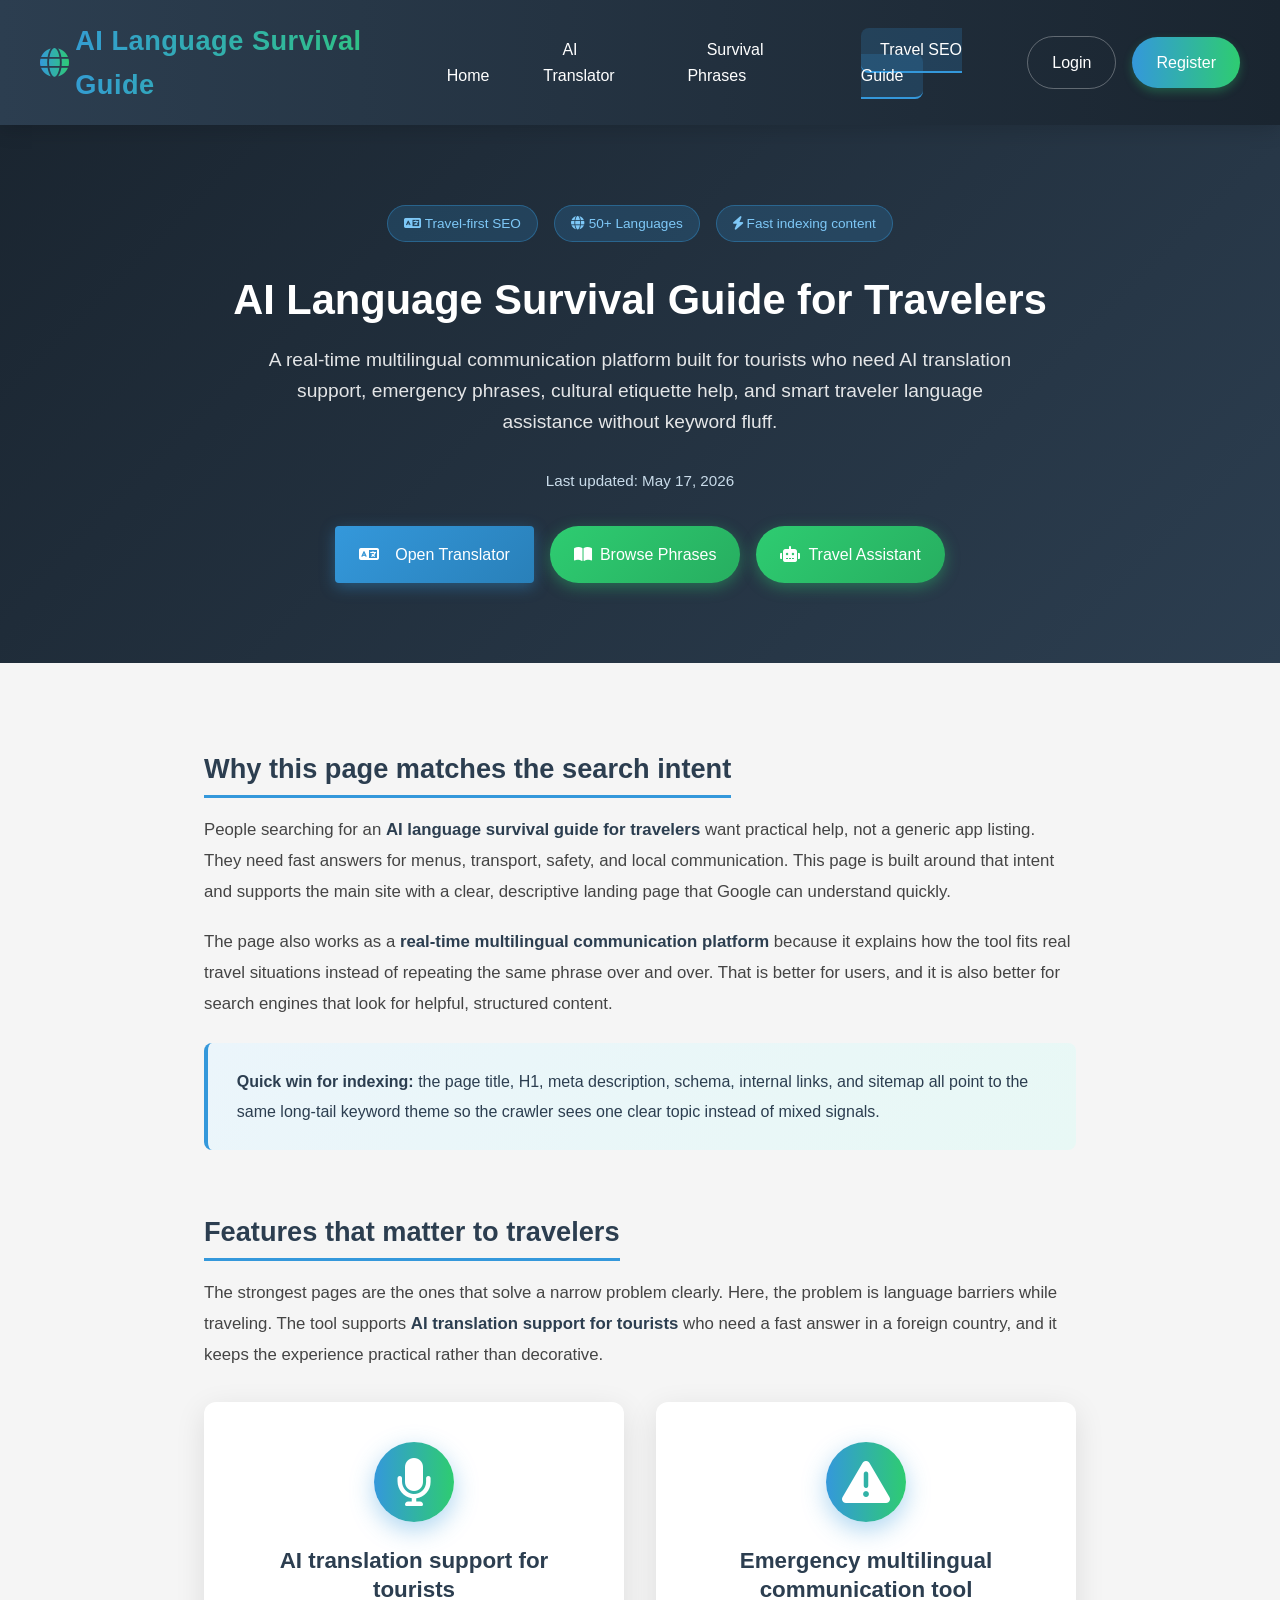
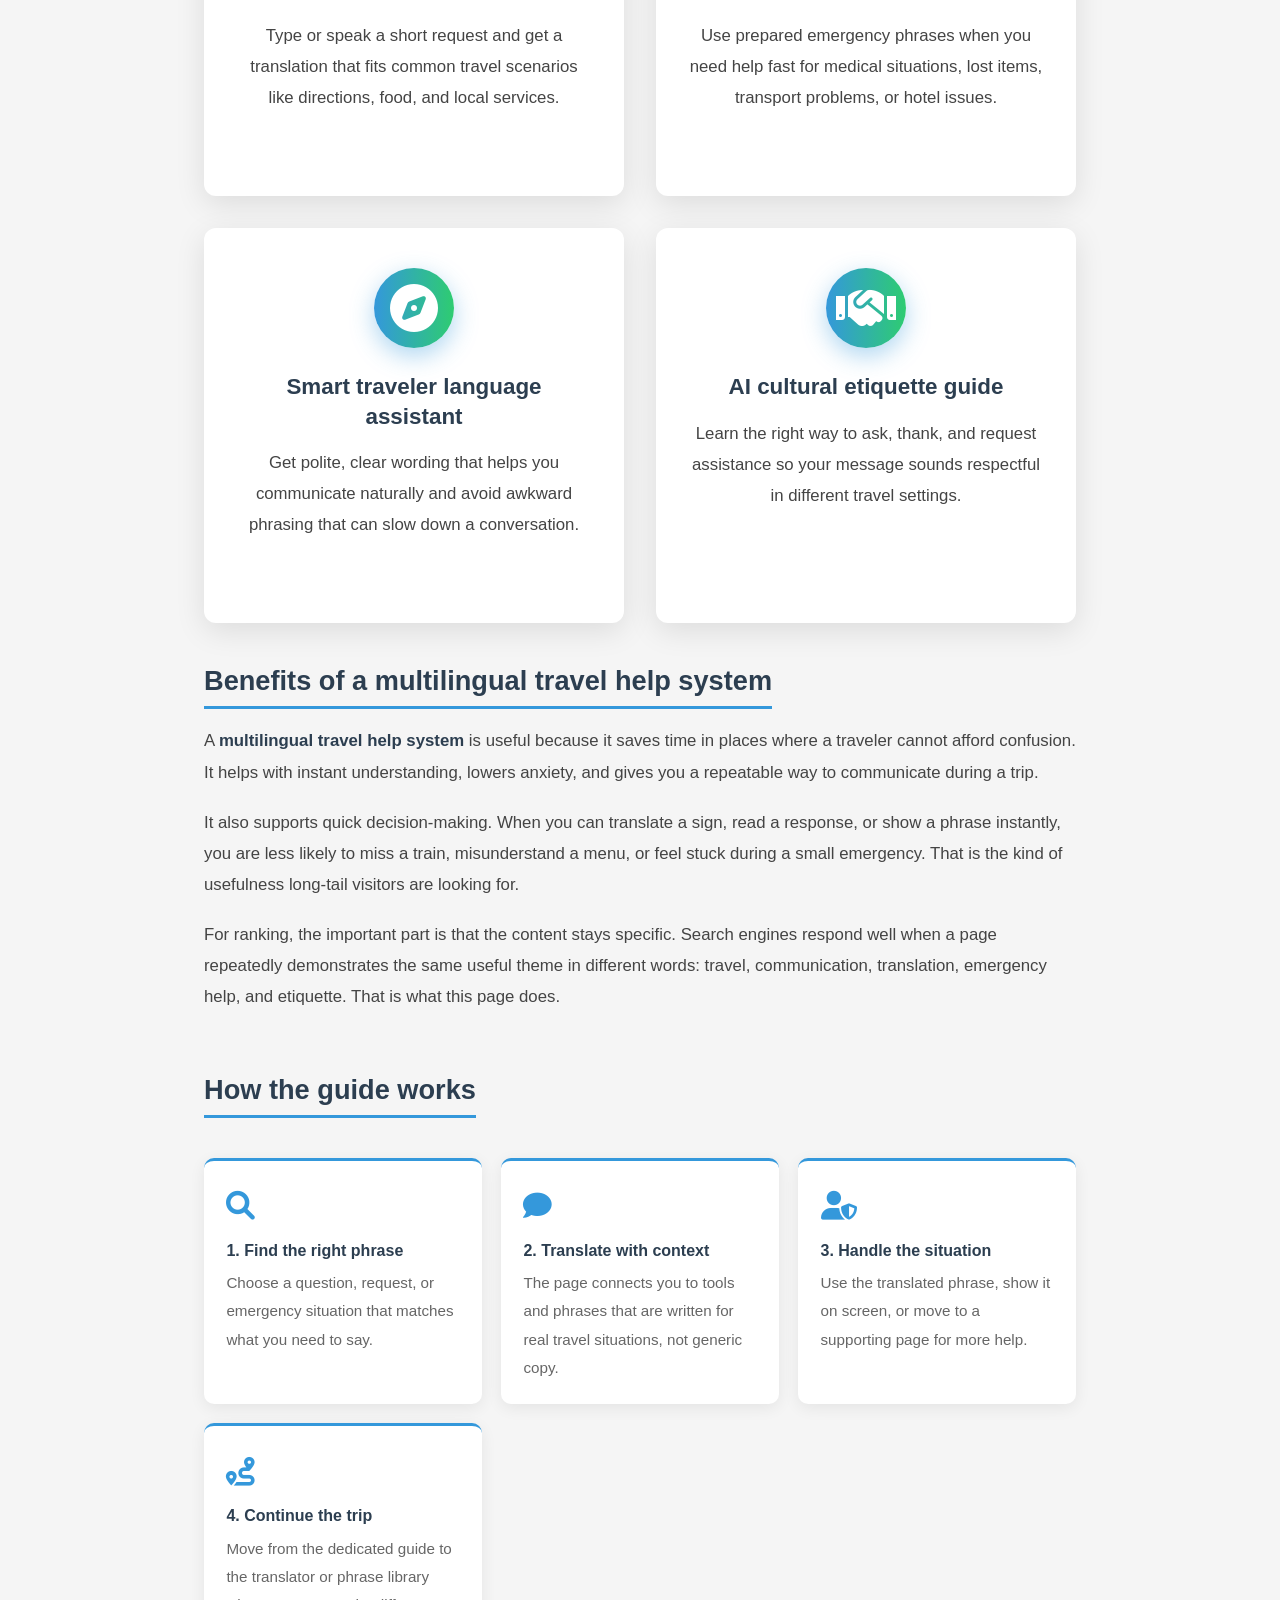
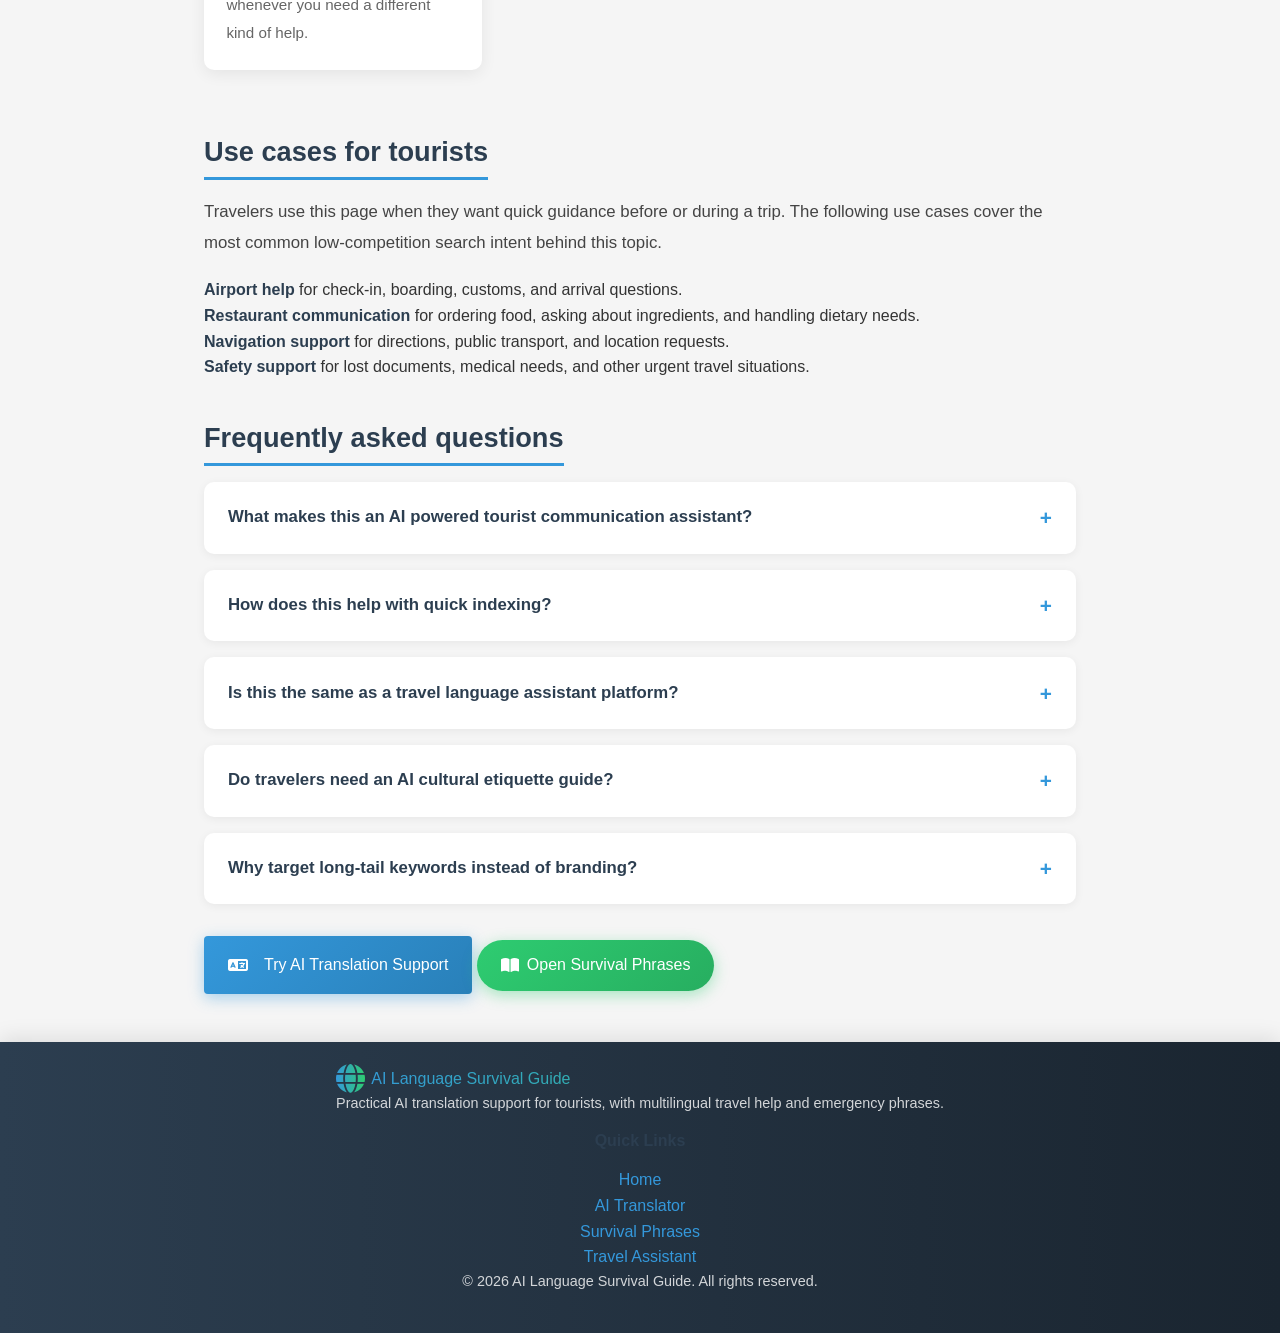
==== commit 74cf2ecc: "chore: add last-updated timestamp to landing for recrawl" ====
--- a/Frontend/ai-language-survival-guide-for-travelers.html
+++ b/Frontend/ai-language-survival-guide-for-travelers.html
@@ -158,6 +158,7 @@
       </div>
       <h1>AI Language Survival Guide for Travelers</h1>
       <p class="subtitle">A real-time multilingual communication platform built for tourists who need AI translation support, emergency phrases, cultural etiquette help, and smart traveler language assistance without keyword fluff.</p>
+      <p class="last-updated" style="margin-top:.6rem;font-size:.95rem;opacity:.9;color:#dbeefc">Last updated: May 17, 2026</p>
       <div class="cta-group">
         <a href="chat.html" class="btn btn-primary"><i class="fas fa-language" aria-hidden="true"></i> Open Translator</a>
         <a href="phrases.html" class="btn btn-secondary"><i class="fas fa-book-open" aria-hidden="true"></i> Browse Phrases</a>
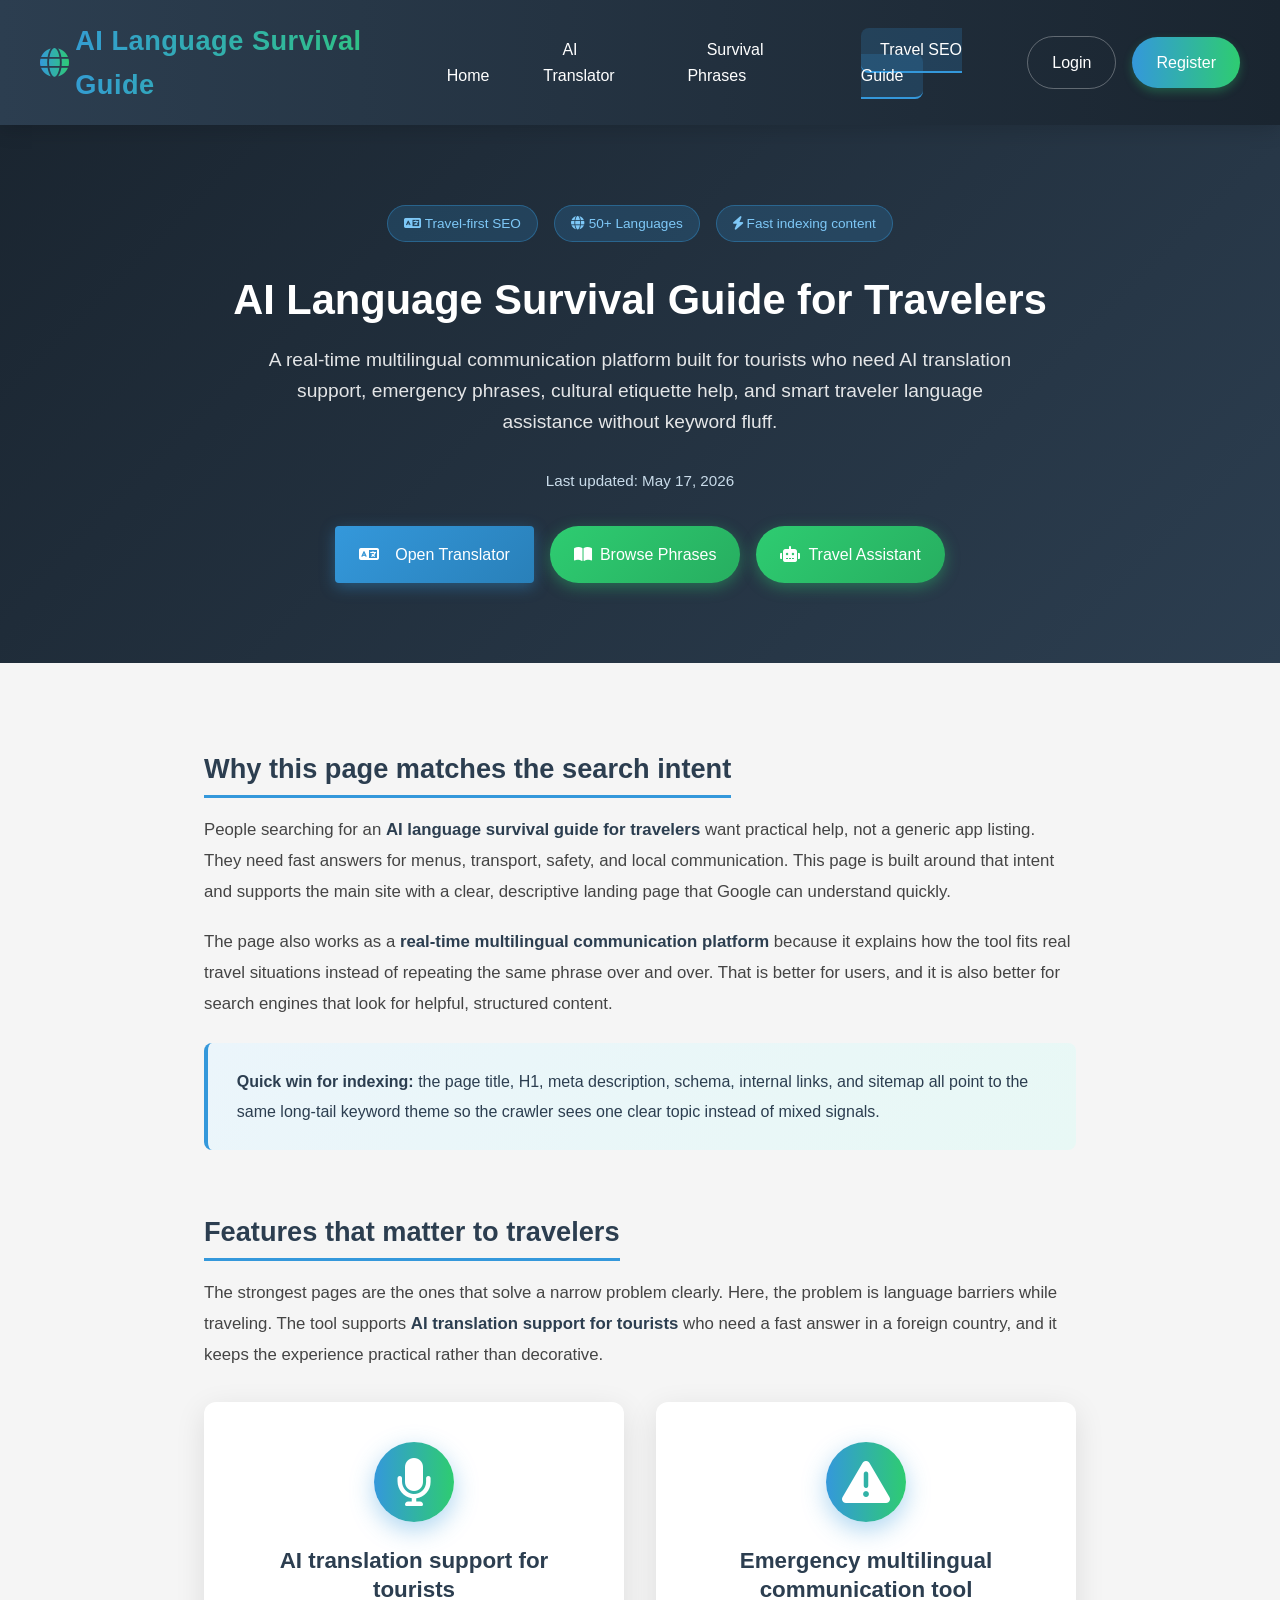
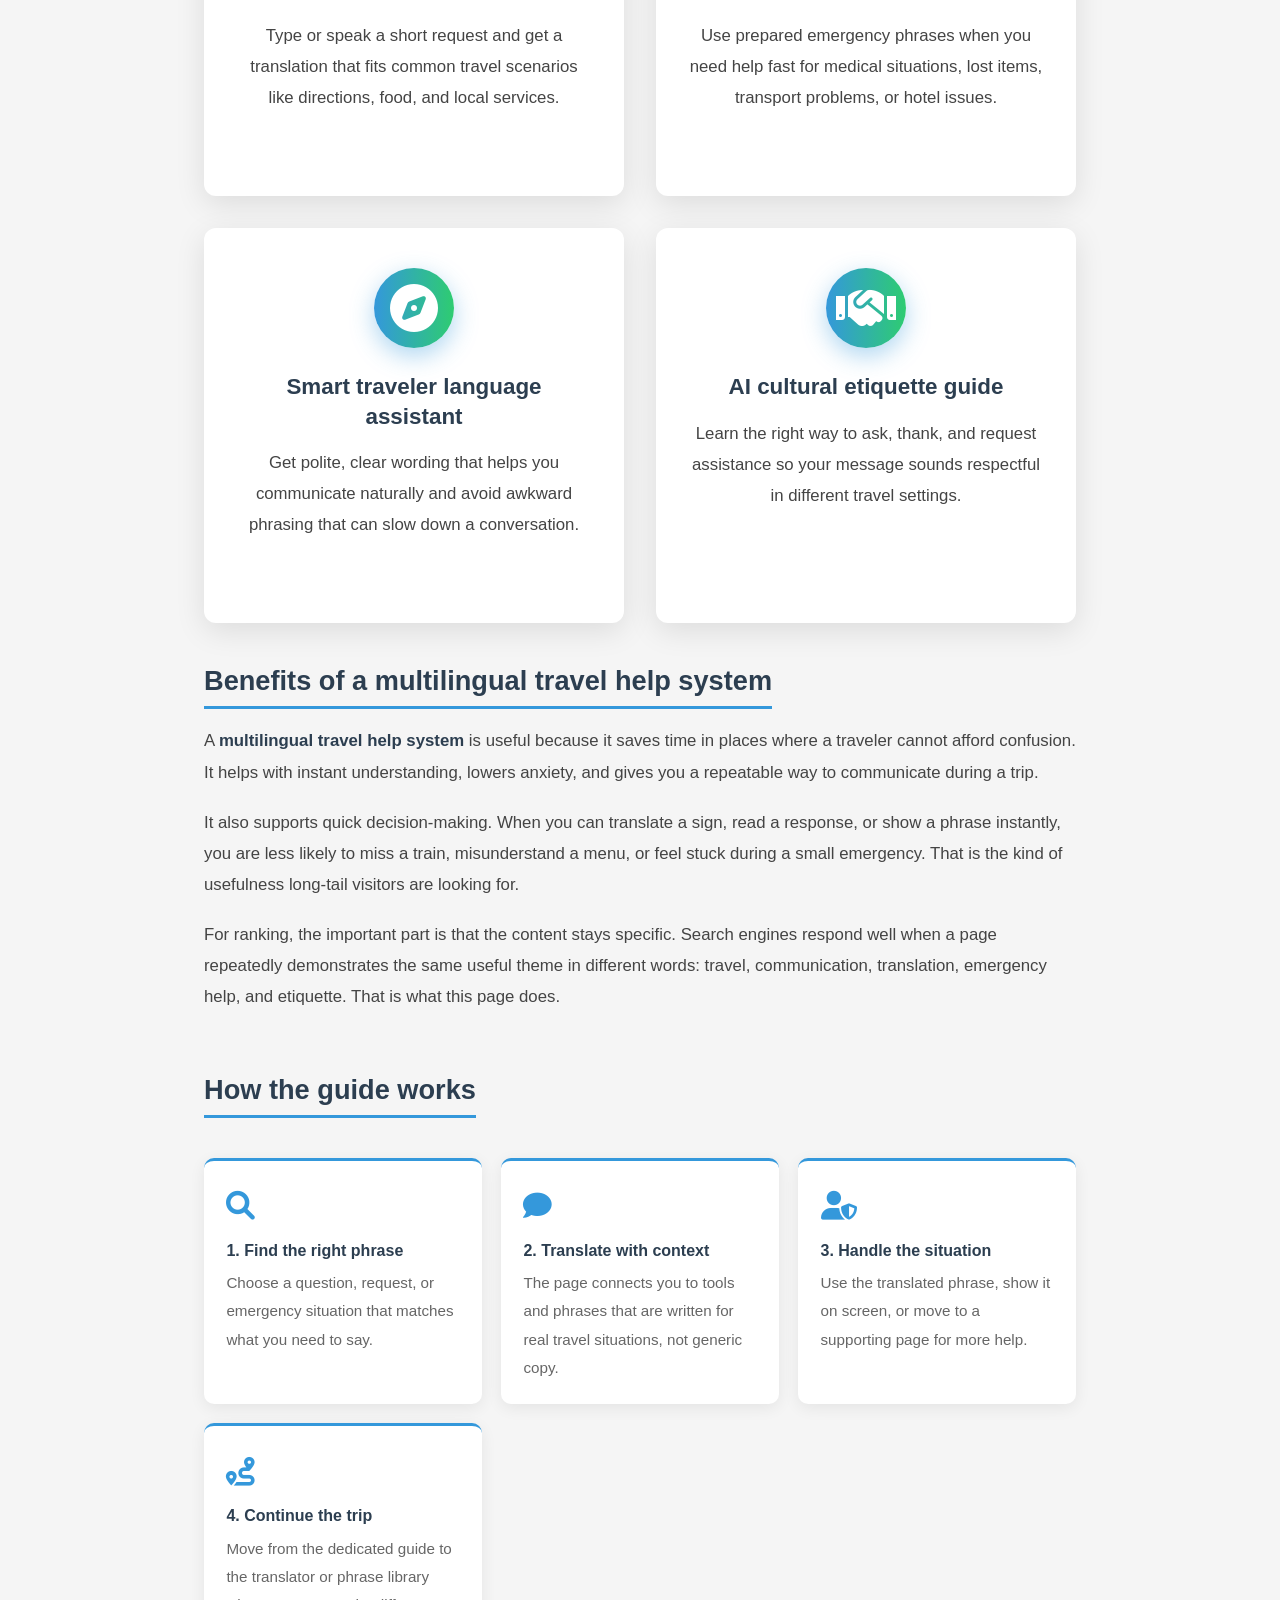
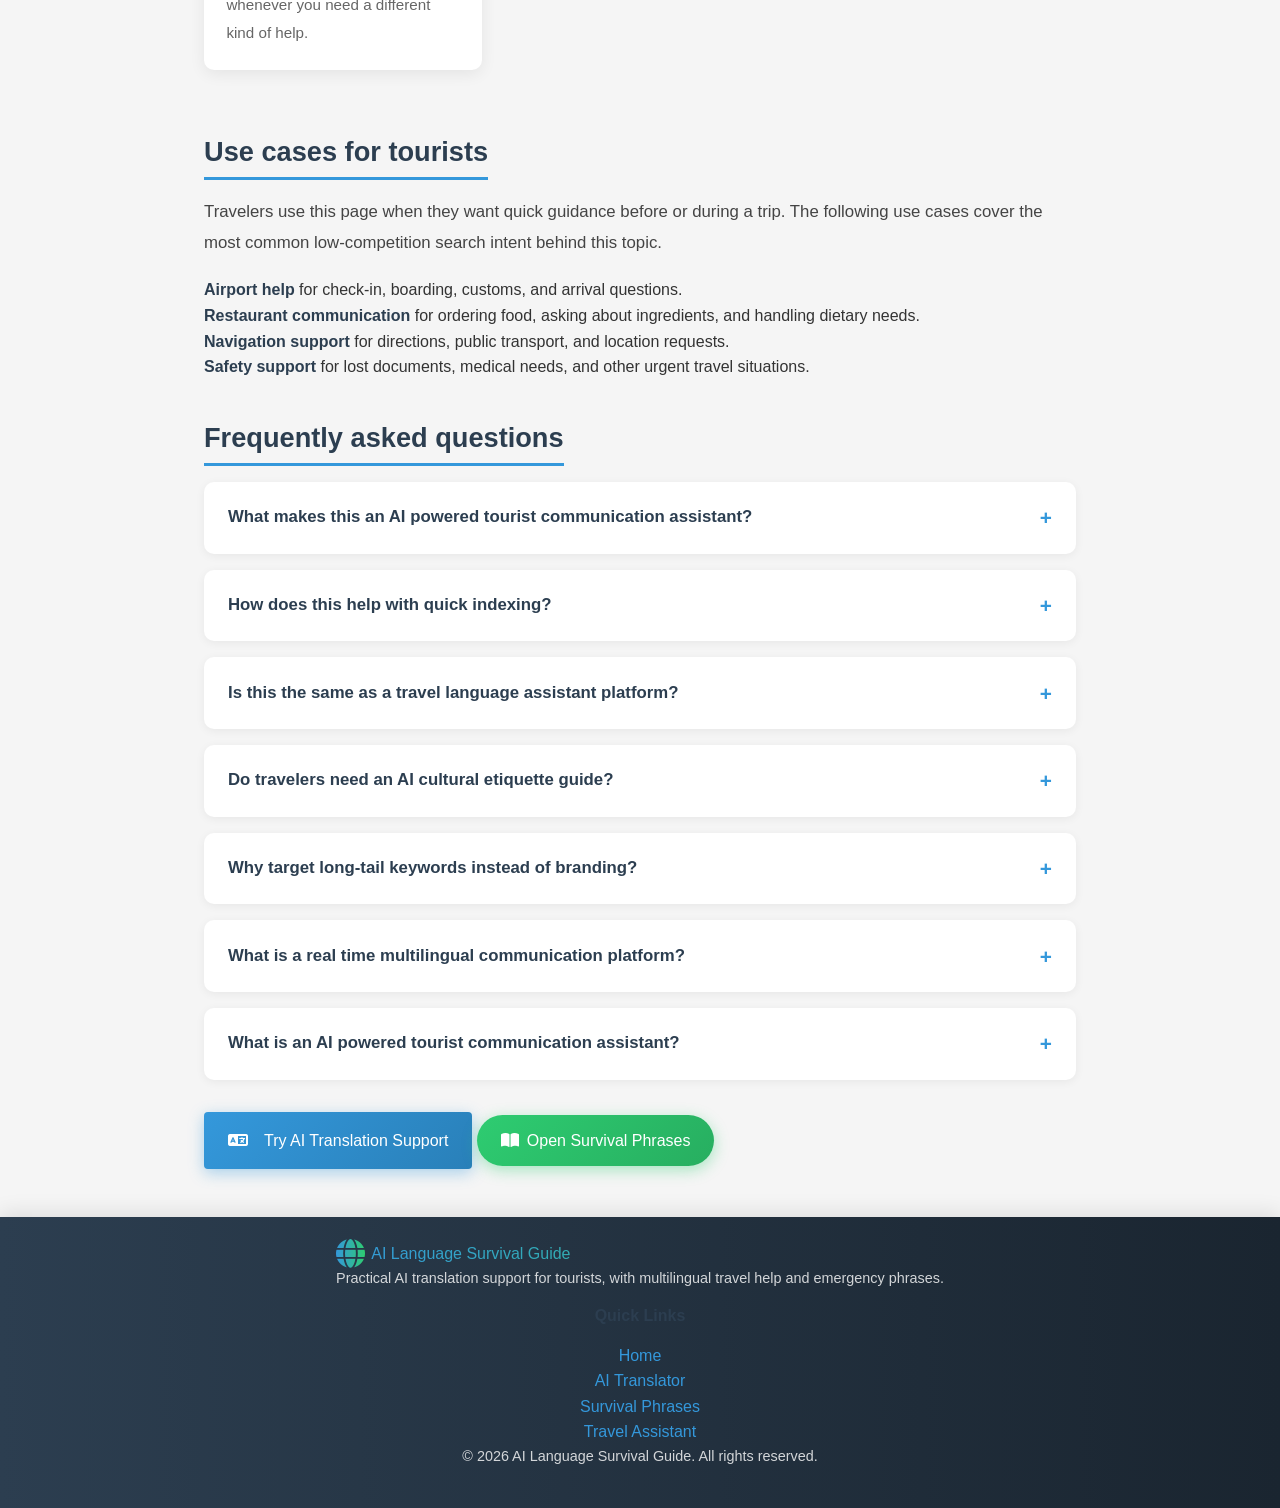
==== commit 8900fb70: "SEO: add exact-match FAQ entries for primary keywords" ====
--- a/Frontend/ai-language-survival-guide-for-travelers.html
+++ b/Frontend/ai-language-survival-guide-for-travelers.html
@@ -87,6 +87,22 @@
         "acceptedAnswer": {
           "@type": "Answer",
           "text": "Yes. The guide includes simple, respectful phrasing and examples that function like an AI cultural etiquette guide. That matters because language is only part of the problem while traveling; polite tone and context can improve the response you get from locals and service staff."
+        }
+      },
+      {
+        "@type": "Question",
+        "name": "What is a real time multilingual communication platform?",
+        "acceptedAnswer": {
+          "@type": "Answer",
+          "text": "A real time multilingual communication platform enables live translation and context-aware phrasing for travelers. This platform supports instant voice and text translation, curated travel phrases, and etiquette hints so tourists can communicate across languages with minimal friction."
+        }
+      },
+      {
+        "@type": "Question",
+        "name": "What is an AI powered tourist communication assistant?",
+        "acceptedAnswer": {
+          "@type": "Answer",
+          "text": "An AI powered tourist communication assistant is a tool that uses machine translation and contextual models to help tourists compose and receive messages in foreign languages, offering suggestions, polite phrasing, and emergency phrases tailored to travel situations."
         }
       }
     ]
@@ -245,6 +261,10 @@
       <details class="faq"><summary>Do travelers need an AI cultural etiquette guide?</summary><div class="faq-body">Yes, because language is only part of the problem. A respectful greeting, a polite request, and the right tone can improve the response you get from locals and service staff, which is why etiquette support matters.</div></details>
       <details class="faq"><summary>Why target long-tail keywords instead of branding?</summary><div class="faq-body">Long-tail keywords usually have lower competition and clearer intent. That makes them a better match for a new or smaller site that wants visibility in search results faster than broad brand-driven terms.</div></details>
 
+      <details class="faq"><summary>What is a real time multilingual communication platform?</summary><div class="faq-body">A real time multilingual communication platform provides instant voice and text translation, phrase suggestions, and contextual help to keep travel conversations flowing. This page explains how our real time multilingual communication platform supports fast, practical tourist interactions.</div></details>
+
+      <details class="faq"><summary>What is an AI powered tourist communication assistant?</summary><div class="faq-body">An AI powered tourist communication assistant helps with composing polite, context-aware phrases, translating on the fly, and providing emergency language support. It is focused on traveler needs rather than generic translation.</div></details>
+
       <div class="cta-group" style="margin-top:2rem;">
         <a href="chat.html" class="btn btn-primary"><i class="fas fa-language" aria-hidden="true"></i> Try AI Translation Support</a>
         <a href="phrases.html" class="btn btn-secondary"><i class="fas fa-book-open" aria-hidden="true"></i> Open Survival Phrases</a>
